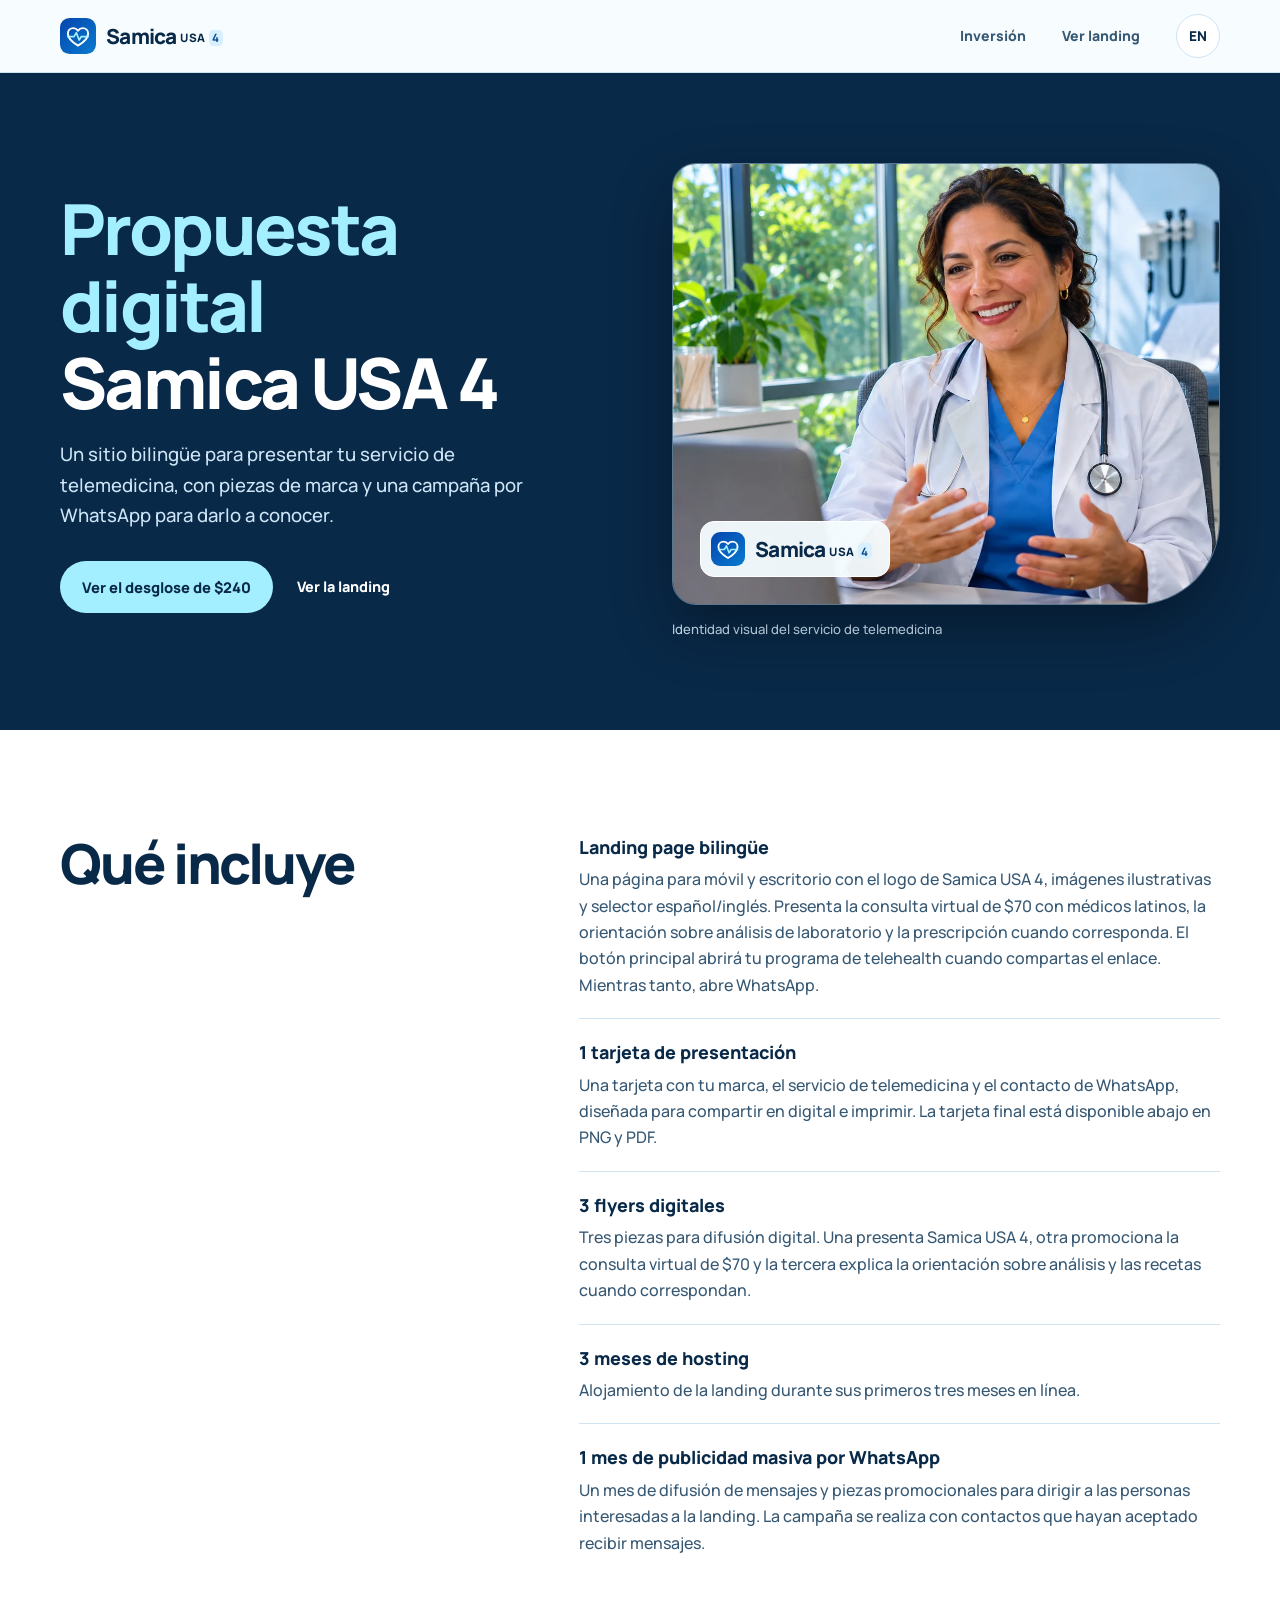
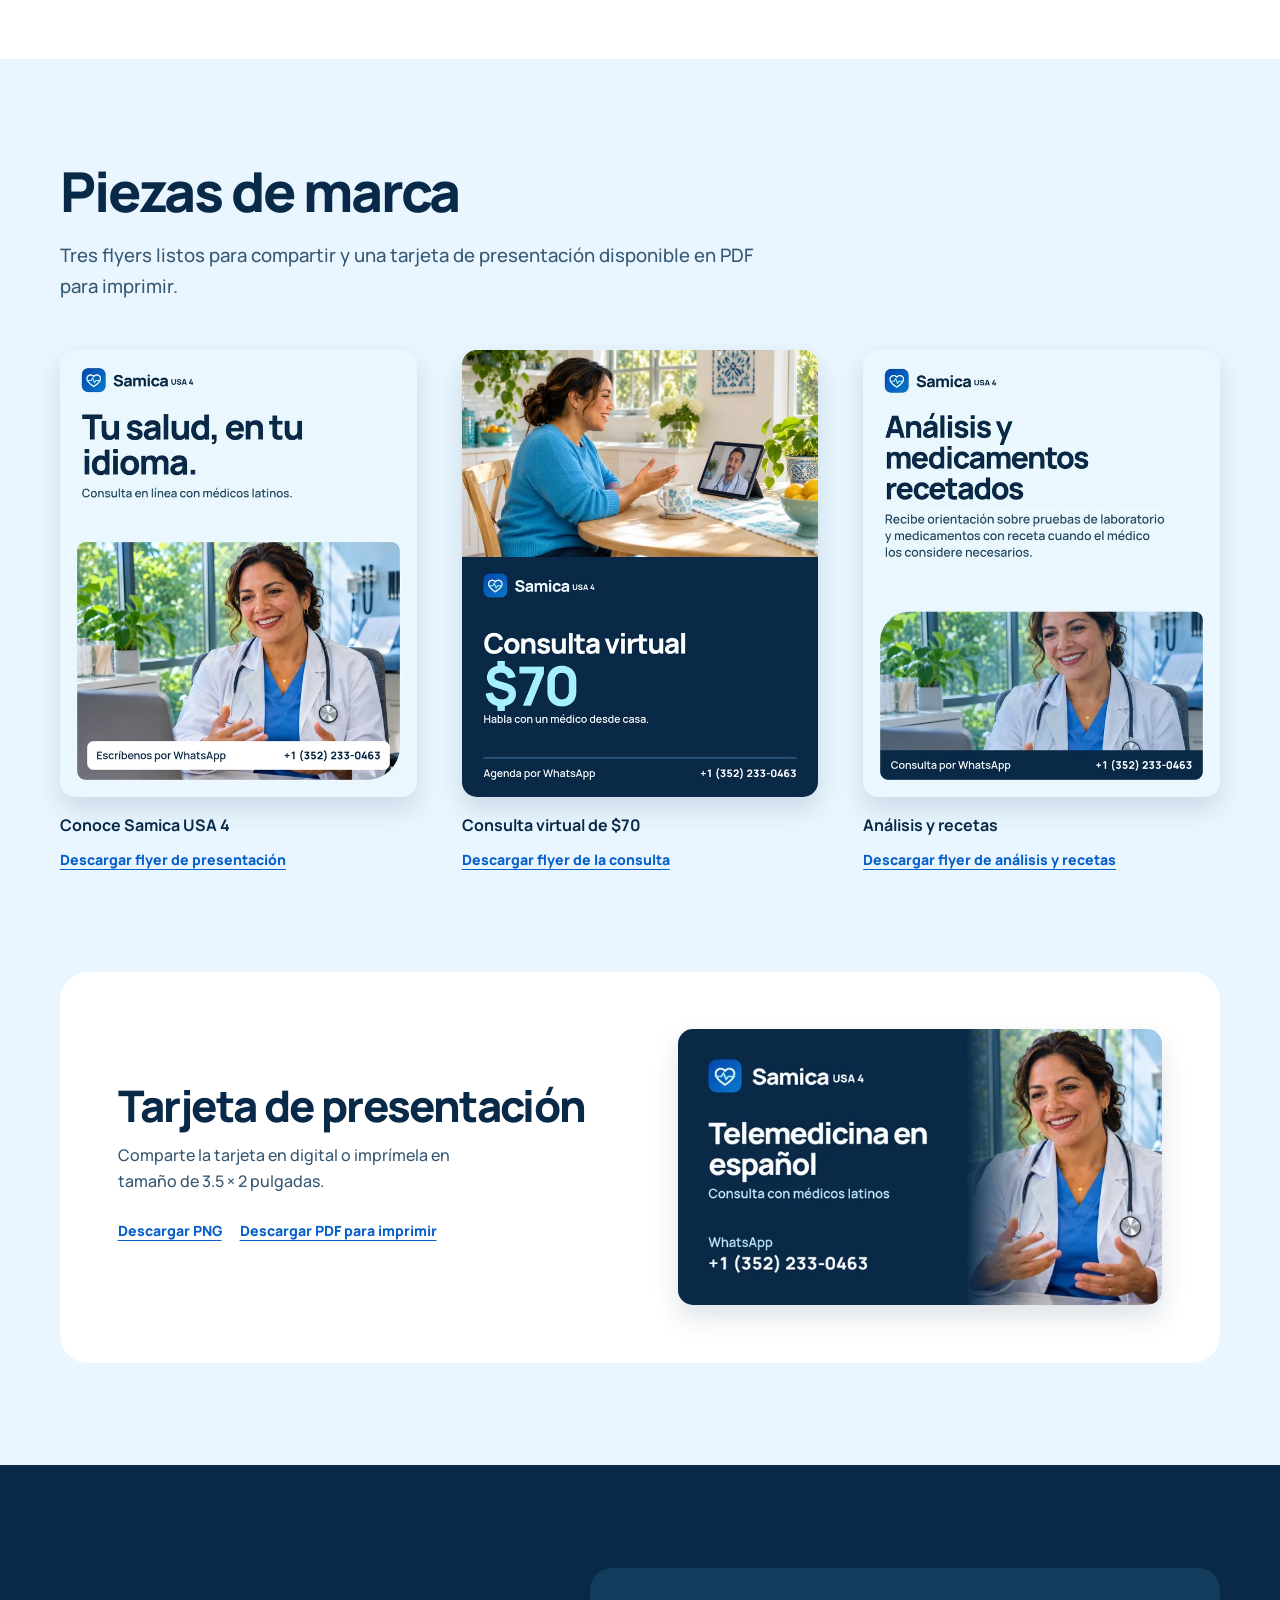
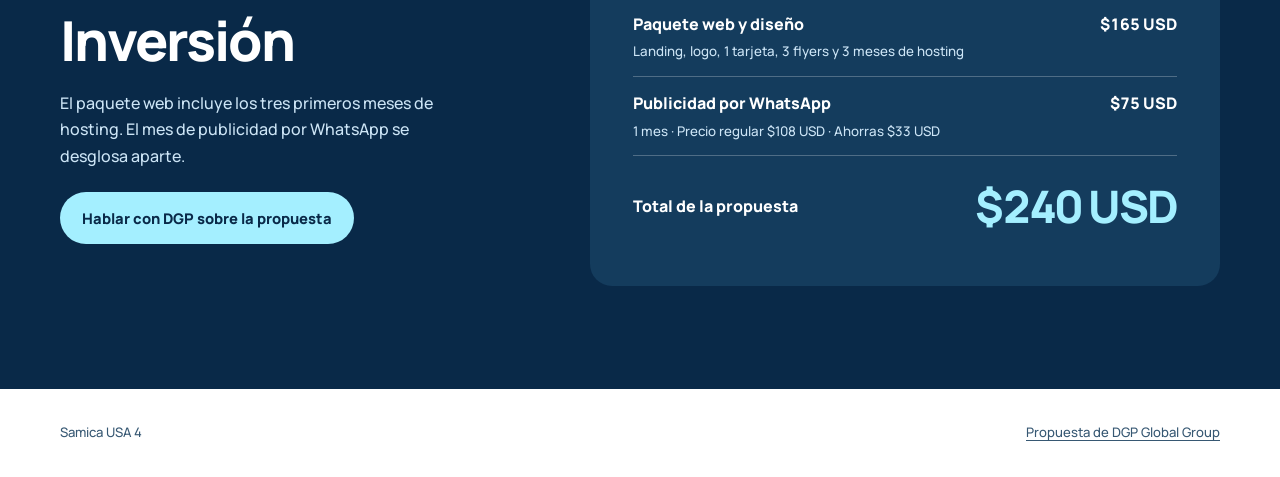
==== propuesta/index.html @ d011e68a "Publica landing y propuesta de Samica USA 4" ====
<!doctype html>
<html lang="es">
<head>
  <meta charset="utf-8">
  <meta name="viewport" content="width=device-width, initial-scale=1">
  <meta name="robots" content="noindex">
  <meta name="theme-color" content="#092948">
  <meta name="description" content="Propuesta de DGP Global Group para Samica USA 4. Landing bilingüe, tarjeta, flyers, hosting y campaña por WhatsApp.">
  <title>Propuesta comercial | Samica USA 4</title>
  <link rel="icon" href="../assets/favicon.svg" type="image/svg+xml">
  <link rel="stylesheet" href="../assets/site.css">
  <link rel="stylesheet" href="propuesta.css">
</head>
<body>
  <a class="skip" href="#principal" data-en="Skip to content">Saltar al contenido</a>
  <header class="site-header">
    <div class="wrap header-inner">
      <a class="brand" href="../" aria-label="Samica USA 4"><img src="../assets/favicon.svg" alt="" width="36" height="36"><span>Samica <small>USA <b>4</b></small></span></a>
      <div class="header-actions">
        <nav aria-label="Propuesta" data-en-label="Proposal">
          <a href="#inversion" data-en="Pricing">Inversión</a>
          <a href="../" data-en="View site">Ver landing</a>
        </nav>
        <button class="language" type="button" aria-label="Switch to English" hidden><span lang="en">EN</span></button>
      </div>
    </div>
  </header>
  <main id="principal">
    <section class="hero proposal-hero" aria-labelledby="proposal-title">
      <div class="wrap hero-grid">
        <div class="hero-copy">
          <h1 id="proposal-title"><span data-en="Digital proposal">Propuesta digital</span> Samica USA 4</h1>
          <p class="lead" data-en="A bilingual website to introduce your telehealth service, plus branded materials and a WhatsApp campaign to promote it.">Un sitio bilingüe para presentar tu servicio de telemedicina, con piezas de marca y una campaña por WhatsApp para darlo a conocer.</p>
          <div class="hero-actions">
            <a class="button" href="#inversion" data-en="See the $240 breakdown">Ver el desglose de $240</a>
            <a class="text-link" href="../" data-en="See the landing page">Ver la landing</a>
          </div>
        </div>
        <figure class="cover">
          <div class="cover-frame">
            <img src="../assets/consulta.webp" width="1120" height="840" fetchpriority="high" alt="Imagen ilustrativa del sitio de Samica USA 4" data-en-alt="Illustrative image from the Samica USA 4 website">
            <div class="brand cover-logo" aria-hidden="true"><img src="../assets/favicon.svg" alt="" width="34" height="34"><span>Samica <small>USA <b>4</b></small></span></div>
          </div>
          <figcaption data-en="Visual identity for the telehealth service">Identidad visual del servicio de telemedicina</figcaption>
        </figure>
      </div>
    </section>
    <section class="contents scope-grid wrap" aria-labelledby="scope">
      <h2 id="scope" data-en="What’s included">Qué incluye</h2>
      <dl class="deliverables">
        <div class="deliverable">
          <dt data-en="Bilingual landing page">Landing page bilingüe</dt>
          <dd data-en="A single page for mobile and desktop with the Samica USA 4 logo, illustrative photography, and a Spanish/English switch. It presents the $70 virtual visit with Latino doctors, lab test guidance, and prescriptions when appropriate. The main button will open your telehealth program once you provide the URL. In the meantime, it opens WhatsApp.">Una página para móvil y escritorio con el logo de Samica USA 4, imágenes ilustrativas y selector español/inglés. Presenta la consulta virtual de $70 con médicos latinos, la orientación sobre análisis de laboratorio y la prescripción cuando corresponda. El botón principal abrirá tu programa de telehealth cuando compartas el enlace. Mientras tanto, abre WhatsApp.</dd>
        </div>
        <div class="deliverable">
          <dt data-en="1 business card">1 tarjeta de presentación</dt>
          <dd data-en="A branded card with your telehealth service and WhatsApp contact, designed for digital sharing and printing. Download the finished card below.">Una tarjeta con tu marca, el servicio de telemedicina y el contacto de WhatsApp, diseñada para compartir en digital e imprimir. La tarjeta final está disponible abajo en PNG y PDF.</dd>
        </div>
        <div class="deliverable">
          <dt data-en="3 digital flyers">3 flyers digitales</dt>
          <dd data-en="Three graphics for digital distribution: an introduction to Samica USA 4, a promotion for the $70 virtual visit, and an overview of lab test guidance and prescriptions when appropriate.">Tres piezas para difusión digital. Una presenta Samica USA 4, otra promociona la consulta virtual de $70 y la tercera explica la orientación sobre análisis y las recetas cuando correspondan.</dd>
        </div>
        <div class="deliverable">
          <dt data-en="3 months of hosting">3 meses de hosting</dt>
          <dd data-en="Hosting for the published landing page for its first three months.">Alojamiento de la landing durante sus primeros tres meses en línea.</dd>
        </div>
        <div class="deliverable">
          <dt data-en="1 month of WhatsApp promotion">1 mes de publicidad masiva por WhatsApp</dt>
          <dd data-en="A one-month campaign to share promotional messages and graphics directing interested contacts to the landing page. The campaign uses an audience that has agreed to receive messages.">Un mes de difusión de mensajes y piezas promocionales para dirigir a las personas interesadas a la landing. La campaña se realiza con contactos que hayan aceptado recibir mensajes.</dd>
        </div>
      </dl>
    </section>
    <section class="identity" aria-labelledby="pieces-title">
      <div class="wrap">
        <h2 id="pieces-title" data-en="Brand materials">Piezas de marca</h2>
        <p class="lead" data-en="Three digital flyers ready to share and a business card available as a printable PDF.">Tres flyers listos para compartir y una tarjeta de presentación disponible en PDF para imprimir.</p>
        <div class="flyer-grid">
          <figure class="piece">
            <a class="piece-image" href="piezas/flyer-01-samica.png" aria-label="Ver flyer de presentación de Samica" data-en-label="View Samica introduction flyer"><img src="piezas/flyer-01-samica.webp" width="1080" height="1350" loading="lazy" alt="Flyer Tu salud, en tu idioma. Consultas con médicos latinos." data-en-alt="Spanish flyer introducing virtual visits with Latino doctors."></a>
            <figcaption><strong data-en="Meet Samica USA 4">Conoce Samica USA 4</strong><a class="download" href="piezas/flyer-01-samica.png" download data-en="Download introduction flyer">Descargar flyer de presentación</a></figcaption>
          </figure>
          <figure class="piece">
            <a class="piece-image" href="piezas/flyer-02-consulta.png" aria-label="Ver flyer de la consulta virtual" data-en-label="View virtual visit flyer"><img src="piezas/flyer-02-consulta.webp" width="1080" height="1350" loading="lazy" alt="Flyer de la consulta virtual por $70." data-en-alt="Spanish flyer advertising the $70 virtual visit."></a>
            <figcaption><strong data-en="$70 virtual visit">Consulta virtual de $70</strong><a class="download" href="piezas/flyer-02-consulta.png" download data-en="Download virtual visit flyer">Descargar flyer de la consulta</a></figcaption>
          </figure>
          <figure class="piece">
            <a class="piece-image" href="piezas/flyer-03-laboratorio-recetas.png" aria-label="Ver flyer de análisis y recetas" data-en-label="View lab tests and prescriptions flyer"><img src="piezas/flyer-03-laboratorio-recetas.webp" width="1080" height="1350" loading="lazy" alt="Flyer sobre orientación de análisis y medicamentos recetados cuando corresponda." data-en-alt="Spanish flyer about guidance on lab tests and prescriptions when appropriate."></a>
            <figcaption><strong data-en="Lab tests and prescriptions">Análisis y recetas</strong><a class="download" href="piezas/flyer-03-laboratorio-recetas.png" download data-en="Download lab tests and prescriptions flyer">Descargar flyer de análisis y recetas</a></figcaption>
          </figure>
        </div>
        <div class="card-display care-grid" aria-labelledby="card-title">
          <div>
            <h3 id="card-title" data-en="Business card">Tarjeta de presentación</h3>
            <p class="lead" data-en="Share the digital card or print it at 3.5 × 2 inches.">Comparte la tarjeta en digital o imprímela en tamaño de 3.5 × 2 pulgadas.</p>
            <a class="download" href="piezas/tarjeta-samica-usa-4.png" download data-en="Download PNG">Descargar PNG</a>
            <a class="download" href="piezas/tarjeta-samica-usa-4.pdf" download data-en="Download print PDF">Descargar PDF para imprimir</a>
          </div>
          <a class="piece-image" href="piezas/tarjeta-samica-usa-4.png" aria-label="Ver tarjeta de presentación" data-en-label="View business card"><img src="piezas/tarjeta-samica-usa-4.webp" width="1050" height="600" loading="lazy" alt="Tarjeta de Samica USA 4. Telemedicina en español. WhatsApp +1 (352) 233-0463." data-en-alt="Samica USA 4 business card. Telehealth in Spanish. WhatsApp +1 (352) 233-0463."></a>
        </div>
      </div>
    </section>
    <section class="investment" id="inversion" aria-labelledby="investment-title">
      <div class="wrap investment-grid">
        <div>
          <h2 id="investment-title" data-en="Investment">Inversión</h2>
          <p data-en="The website and design package includes the first three months of hosting. The one-month WhatsApp campaign is quoted separately below.">El paquete web incluye los tres primeros meses de hosting. El mes de publicidad por WhatsApp se desglosa aparte.</p>
          <a class="button" href="https://wa.me/12398231738?text=Hola%2C%20quisiera%20revisar%20la%20propuesta%20de%20Samica%20USA%204." target="_blank" rel="noopener" data-en="Discuss the proposal with DGP">Hablar con DGP sobre la propuesta</a>
        </div>
        <dl class="pricing">
          <div>
            <dt><span data-en="Website and design package">Paquete web y diseño</span><small data-en="Landing page, logo, 1 business card, 3 flyers and 3 months of hosting">Landing, logo, 1 tarjeta, 3 flyers y 3 meses de hosting</small></dt>
            <dd>$165 USD</dd>
          </div>
          <div>
            <dt><span data-en="WhatsApp campaign">Publicidad por WhatsApp</span><small data-en="1 month · Regular price $108 USD · Save $33 USD">1 mes · Precio regular $108 USD · Ahorras $33 USD</small></dt>
            <dd>$75 USD</dd>
          </div>
          <div class="total">
            <dt data-en="Proposal total">Total de la propuesta</dt>
            <dd>$240 USD</dd>
          </div>
        </dl>
      </div>
    </section>
  </main>
  <footer>
    <div class="wrap footer-inner">
      <span>Samica USA 4</span>
      <a href="https://dgpglobalgroup.com" target="_blank" rel="noopener" data-en="Proposal by DGP Global Group">Propuesta de DGP Global Group</a>
    </div>
  </footer>
  <script>
    const languageButton = document.querySelector('.language');
    const languageName = languageButton.querySelector('span');
    const translations = [...document.querySelectorAll('[data-en], [data-en-label], [data-en-alt]')].map(element => {
      const attribute = element.hasAttribute('data-en-label') ? 'aria-label' : element.hasAttribute('data-en-alt') ? 'alt' : null;
      return {
        element, attribute,
        es: attribute ? element.getAttribute(attribute) : element.textContent,
        en: element.dataset.enLabel || element.dataset.enAlt || element.dataset.en
      };
    });
    function setLanguage(language) {
      document.documentElement.lang = language;
      document.title = language === 'en' ? 'Business proposal | Samica USA 4' : 'Propuesta comercial | Samica USA 4';
      for (const { element, attribute, ...copy } of translations) {
        if (attribute) element.setAttribute(attribute, copy[language]);
        else element.textContent = copy[language];
      }
      const english = language === 'en';
      languageName.textContent = english ? 'ES' : 'EN';
      languageName.lang = english ? 'es' : 'en';
      languageButton.setAttribute('aria-label', english ? 'Cambiar a español' : 'Switch to English');
    }
    languageButton.hidden = false;
    languageButton.addEventListener('click', () => {
      const language = document.documentElement.lang === 'es' ? 'en' : 'es';
      setLanguage(language);
      try { localStorage.setItem('samica-language', language); } catch { /* Storage is optional. */ }
    });
    try {
      if (localStorage.getItem('samica-language') === 'en') setLanguage('en');
    } catch { /* Keep Spanish if storage is unavailable. */ }
  </script>
</body>
</html>
---- assets/site.css ----
@font-face {
  font-family: Manrope;
  src: url("manrope-latin.woff2") format("woff2");
  font-style: normal;
  font-weight: 400 800;
  font-display: swap;
}
:root {
  color-scheme: light;
  --ink: #092948;
  --muted: #375873;
  --blue: #075fc9;
  --sky: #edf8ff;
  --line: #cfe4f3;
  --ease: cubic-bezier(.2,.75,.25,1);
  scroll-padding-top: calc(85px + var(--dgp-trial-h, 0px));
}
*, *::before, *::after { box-sizing: border-box; }
html { scroll-behavior: smooth; }
body { margin: 0; color: var(--ink); background: #fff; font: 500 1rem/1.65 Manrope, system-ui, sans-serif; }
a { color: inherit; text-decoration: none; }
button { font: inherit; cursor: pointer; }
img { display: block; width: 100%; height: auto; }
svg { width: 1.25rem; height: 1.25rem; flex: none; }
h1, h2, h3, p { margin: 0; }
h1, h2, h3 { line-height: 1.09; letter-spacing: -.037em; text-wrap: balance; }
::selection { background: #b5e7ff; color: var(--ink); }
:focus-visible { outline: 3px solid #0079db; outline-offset: 5px; }
.wrap { width: min(1160px, calc(100% - 64px)); margin-inline: auto; }
.skip { position: fixed; z-index: 10; top: calc(8px + var(--dgp-trial-h, 0px)); left: 12px; padding: 8px 14px; background: white; transform: translateY(-200%); }
.skip:focus { transform: none; }
.site-header { position: sticky; z-index: 5; top: var(--dgp-trial-h, 0px); background: #f7fcfff2; backdrop-filter: blur(16px); border-bottom: 1px solid var(--line); }
.header-inner, .footer-inner { display: flex; justify-content: space-between; align-items: center; gap: 20px; }
.header-inner { min-height: 72px; }
.brand { display: inline-flex; align-items: center; gap: 10px; font-size: 1.3rem; font-weight: 800; letter-spacing: -.035em; line-height: 1; }
.brand small { font-size: .72rem; letter-spacing: .06em; font-weight: 800; vertical-align: middle; }
.brand img { width: 36px; height: 36px; }
.header-actions, nav { display: flex; align-items: center; gap: clamp(16px, 3vw, 36px); }
nav { font-size: .875rem; font-weight: 800; color: var(--muted); }
nav a:hover, .text-link:hover { color: var(--blue); text-decoration: underline; text-underline-offset: .24em; }
.language { display: inline-flex; align-items: center; gap: 7px; min-height: 44px; padding: 0 12px; border: 1px solid var(--line); border-radius: 100px; background: white; color: var(--ink); font-size: .85rem; font-weight: 800; }
.language[hidden] { display: none; }
.language:hover { background: #dff2ff; }
.hero { overflow: clip; background: linear-gradient(112deg, #f1faff 15%, #e5f4ff 60%, #caedff); padding: clamp(54px, 7vw, 96px) 0 clamp(56px, 7vw, 96px); }
.hero-grid, .care-grid { display: grid; grid-template-columns: 1fr 1fr; gap: clamp(32px, 6vw, 84px); align-items: center; }
h1 { max-width: 10.4em; font-size: clamp(2.8rem, 5.6vw, 5.15rem); font-weight: 800; }
.accent { color: var(--blue); }
.lead { max-width: 36ch; margin-top: 19px; color: var(--muted); font-size: clamp(1rem, 1.6vw, 1.16rem); }
.hero-actions { margin-top: 30px; display: flex; flex-wrap: wrap; align-items: center; gap: 14px 24px; }
.button { display: inline-flex; align-items: center; justify-content: center; gap: 9px; min-height: 52px; padding: 12px 22px; border-radius: 100px; background: var(--blue); color: white; font-weight: 800; font-size: .92rem; transition: background .2s, transform .2s var(--ease); }
.button:hover { background: #084b9c; transform: translateY(-2px); }
.button:active { transform: scale(.98); }
.text-link { display: inline-flex; align-items: center; gap: 6px; min-height: 44px; font-size: .9rem; font-weight: 800; }
.price { margin-top: 25px; display: flex; align-items: center; gap: 9px; color: var(--muted); font-size: .9rem; }
.price strong { color: var(--ink); font-size: 1.65rem; line-height: 1; letter-spacing: -.035em; }
.hero-media { position: relative; margin: 0; min-width: 0; }
.hero-media::before { position: absolute; inset: 9px -10px -10px 10px; content: ""; border: 1px solid #64b5e5; border-radius: 32px 32px 88px 32px; }
.hero-media img { position: relative; aspect-ratio: 1.15; object-fit: cover; border-radius: 32px 32px 88px 32px; background: #c0e6fa; }
.photo-label { position: absolute; left: 16px; bottom: 17px; display: flex; align-items: center; gap: 10px; padding: 9px 15px; border-radius: 100px; color: #103e63; background: #f5fcfff2; font-weight: 800; font-size: .81rem; box-shadow: 0 6px 25px #0002; }
.photo-label svg { color: var(--blue); }
.services { padding-block: clamp(54px, 8vw, 104px); }
h2 { font-size: clamp(2.15rem, 4.3vw, 3.65rem); font-weight: 800; }
.services h2 { margin-bottom: 28px; }
.service-list { display: grid; grid-template-columns: repeat(3, 1fr); margin: 0; padding: 0; list-style: none; border-block: 1px solid var(--line); }
.service-list li { padding: 26px clamp(14px, 2.5vw, 32px); display: grid; grid-template-columns: auto 1fr; align-content: start; align-items: center; column-gap: 10px; }
.service-list li:first-child { padding-inline-start: 0; }
.service-list li + li { border-inline-start: 1px solid var(--line); }
.service-icon { display: inline-flex; color: var(--blue); }
h3 { font-size: 1.2rem; font-weight: 800; }
.service-list p { grid-column: 2; }
.service-list p, .care p { margin-top: 9px; color: var(--muted); }
.care { background: var(--sky); padding-block: clamp(48px, 7vw, 94px); }
.care img { aspect-ratio: 1.58; object-fit: cover; border-radius: 22px 58px 22px 22px; background: #c0e6fa; }
.care p { margin-top: 18px; max-width: 44ch; }
.care .button { margin-top: 25px; }
.footer-inner { min-height: 88px; flex-wrap: wrap; font-size: .82rem; color: var(--muted); padding-block: 18px; }
.footer-inner a { text-decoration: underline; text-underline-offset: .2em; }
.float { position: fixed; z-index: 4; right: max(16px, env(safe-area-inset-right)); bottom: max(16px, env(safe-area-inset-bottom)); padding: 0; width: 50px; min-height: 50px; box-shadow: 0 5px 20px #0003; }
.float svg { width: 23px; height: 23px; }
@keyframes arrive { from { opacity: .45; transform: translateY(15px); } }
@keyframes photo-in { from { opacity: .55; transform: translateX(15px) scale(.98); } }
@media (prefers-reduced-motion: no-preference) {
  .hero-copy { animation: arrive .65s var(--ease) both; }
  .hero-media { animation: photo-in .85s .08s var(--ease) both; }
  .reveal.entered { animation: arrive .52s var(--ease) both; }
}
@media (max-width: 740px) {
  .wrap { width: calc(100% - 36px); }
  .header-inner { min-height: 64px; }
  .header-actions { gap: 12px; }
  nav { gap: 12px; }
  nav a:last-child { display: none; }
  .hero-grid, .care-grid { grid-template-columns: 1fr; }
  .hero { padding-top: 42px; }
  .hero-media img { aspect-ratio: 1.22; }
  .hero-media::before { inset: 6px -5px -6px 5px; }
  .service-list { grid-template-columns: 1fr; }
  .service-list li, .service-list li:first-child { padding: 17px 0; display: grid; grid-template-columns: auto 1fr; column-gap: 13px; }
  .service-list li + li { border-inline-start: 0; border-top: 1px solid var(--line); }
  h3 { margin-top: 0; }
  .service-list p { margin-top: 4px; }
  .footer-inner { padding-right: 50px; gap: 4px 14px; }
}
@media (max-width: 360px) { nav { display: none; } }
@media (prefers-reduced-motion: reduce) {
  html { scroll-behavior: auto; }
  .button { transition: none; }
  .button:hover, .button:active { transform: none; }
}
.brand small b { display: inline-grid; place-items: center; min-width: 1.2em; padding: .2em .28em; border-radius: .38em; background: #d7efff; color: #09488a; }
---- propuesta/propuesta.css ----
.proposal-hero {
  background: #092948;
  color: #fff;
  isolation: isolate;
}
.proposal-hero .hero-grid { gap: clamp(28px, 5vw, 72px); }
.proposal-hero h1 { font-size: clamp(2.9rem, 5.5vw, 5.3rem); max-width: 10em; }
.proposal-hero h1 span { display: block; color: #a4efff; }
.proposal-hero .lead { color: #cde5f6; max-width: 42ch; }
.proposal-hero .button { background: #a4efff; color: #092948; }
.proposal-hero .button:hover { background: #fff; }
.proposal-hero .text-link:hover { color: #a4efff; }
.proposal-hero :focus-visible, .investment :focus-visible { outline-color: #a4efff; }
.cover {
  display: grid;
  gap: 14px;
  margin: 0;
  position: relative;
  min-width: 0;
}
.cover-frame {
  position: relative;
  overflow: hidden;
  border: 1px solid #ffffff4d;
  border-radius: 24px 24px 84px 24px;
  background: #133c60;
  box-shadow: 0 24px 60px #0005;
}
.cover img { aspect-ratio: 1.24; object-fit: cover; object-position: 60% 48%; }
.cover-logo {
  position: absolute;
  left: clamp(13px, 3vw, 27px);
  bottom: clamp(13px, 3vw, 27px);
  background: #f5fcfff2;
  color: #092948;
  padding: 10px 17px 10px 10px;
  border: 1px solid #fff;
  border-radius: 14px;
}
.cover-logo img { width: 34px; height: 34px; }
.cover figcaption { color: #cde5f6; font-size: .82rem; }
.contents { padding-block: clamp(60px, 8vw, 110px); }
.scope-grid {
  display: grid;
  grid-template-columns: minmax(200px, .65fr) minmax(0, 1fr);
  gap: 28px clamp(32px, 8vw, 130px);
  align-items: start;
}
.scope-grid h2 { max-width: 10ch; }
.deliverables { margin: 0; }
.deliverable { padding: 19px 0 20px; border-top: 1px solid var(--line); }
.deliverable:first-child { padding-top: 0; border-top: 0; }
.deliverable:last-child { padding-bottom: 0; }
.deliverable dt { font-weight: 800; font-size: 1.12rem; }
.deliverable dd { margin: 4px 0 0; max-width: 65ch; color: var(--muted); }
.identity { background: #e9f6ff; padding-block: clamp(56px, 8vw, 109px); }
.identity .lead { max-width: 58ch; }
.flyer-grid {
  margin-top: clamp(28px, 4vw, 49px);
  display: grid;
  grid-template-columns: repeat(3, minmax(0, 1fr));
  gap: 28px clamp(14px, 3.5vw, 47px);
}
.piece { margin: 0; min-width: 0; }
.piece-image {
  display: block;
  overflow: hidden;
  border-radius: 15px;
  background: #d2edff;
  box-shadow: 0 12px 27px #09294823;
}
.piece-image img { transition: transform .32s var(--ease); }
.piece-image:hover img, .piece-image:focus-visible img { transform: scale(1.025); }
.piece figcaption { margin-top: 15px; }
.piece strong { display: block; }
.download {
  display: inline-flex;
  align-items: center;
  gap: 7px;
  padding-block: 8px;
  min-height: 44px;
  font-size: .88rem;
  font-weight: 800;
  color: var(--blue);
  text-decoration: underline;
  text-underline-offset: .25em;
}
.card-display {
  margin-top: clamp(45px, 7vw, 94px);
  padding: clamp(20px, 4.5vw, 58px);
  border-radius: 28px;
  background: #fff;
}
.card-display h3 { margin: 0; font-size: clamp(1.7rem, 3.4vw, 3rem); }
.card-display .lead { margin: 13px 0 14px; font-size: 1rem; max-width: 37ch; }
.card-display .download { margin-right: 15px; }
.investment {
  background: #092948;
  color: #fff;
  padding-block: clamp(55px, 8vw, 105px);
}
.investment-grid { display: grid; grid-template-columns: .7fr 1fr; gap: 25px clamp(25px, 7vw, 100px); align-items: center; }
.investment h2 { margin-bottom: 20px; }
.investment p { color: #cde5f6; max-width: 38ch; }
.investment .button { margin-top: 23px; background: #a4efff; color: #092948; }
.investment .button:hover { background: #fff; }
.pricing { margin: 0; padding: clamp(18px, 4vw, 43px); border-radius: 22px; background: #143c5d; }
.pricing div { display: flex; justify-content: space-between; align-items: baseline; gap: 12px; padding: 13px 0; border-bottom: 1px solid #ffffff40; }
.pricing div:first-child { padding-top: 0; }
.pricing dt { font-weight: 800; }
.pricing dd { margin: 0; font-weight: 800; white-space: nowrap; font-variant-numeric: tabular-nums; }
.pricing small { display: block; color: #cde5f6; font-weight: 500; margin-top: 4px; }
.pricing .total { align-items: center; padding-bottom: 0; border-bottom: 0; }
.pricing .total dd { font-size: clamp(1.35rem, 3.5vw, 2.8rem); letter-spacing: -.04em; color: #a4efff; }
@keyframes cover-in { from { opacity: .55; transform: translateY(14px) scale(.98); } }
@media (prefers-reduced-motion: no-preference) {
  .cover { animation: cover-in .8s .07s var(--ease) both; }
}
@media (prefers-reduced-motion: reduce) {
  .piece-image img { transition: none; }
  .piece-image:hover img, .piece-image:focus-visible img { transform: none; }
}
@media (max-width: 740px) {
  .scope-grid, .investment-grid { grid-template-columns: 1fr; }
  .cover-frame { border-bottom-right-radius: 49px; }
  .flyer-grid { grid-template-columns: repeat(auto-fit, minmax(min(100%, 215px), 1fr)); }
  .piece { max-width: 410px; }
  .card-display { gap: 20px; }
}
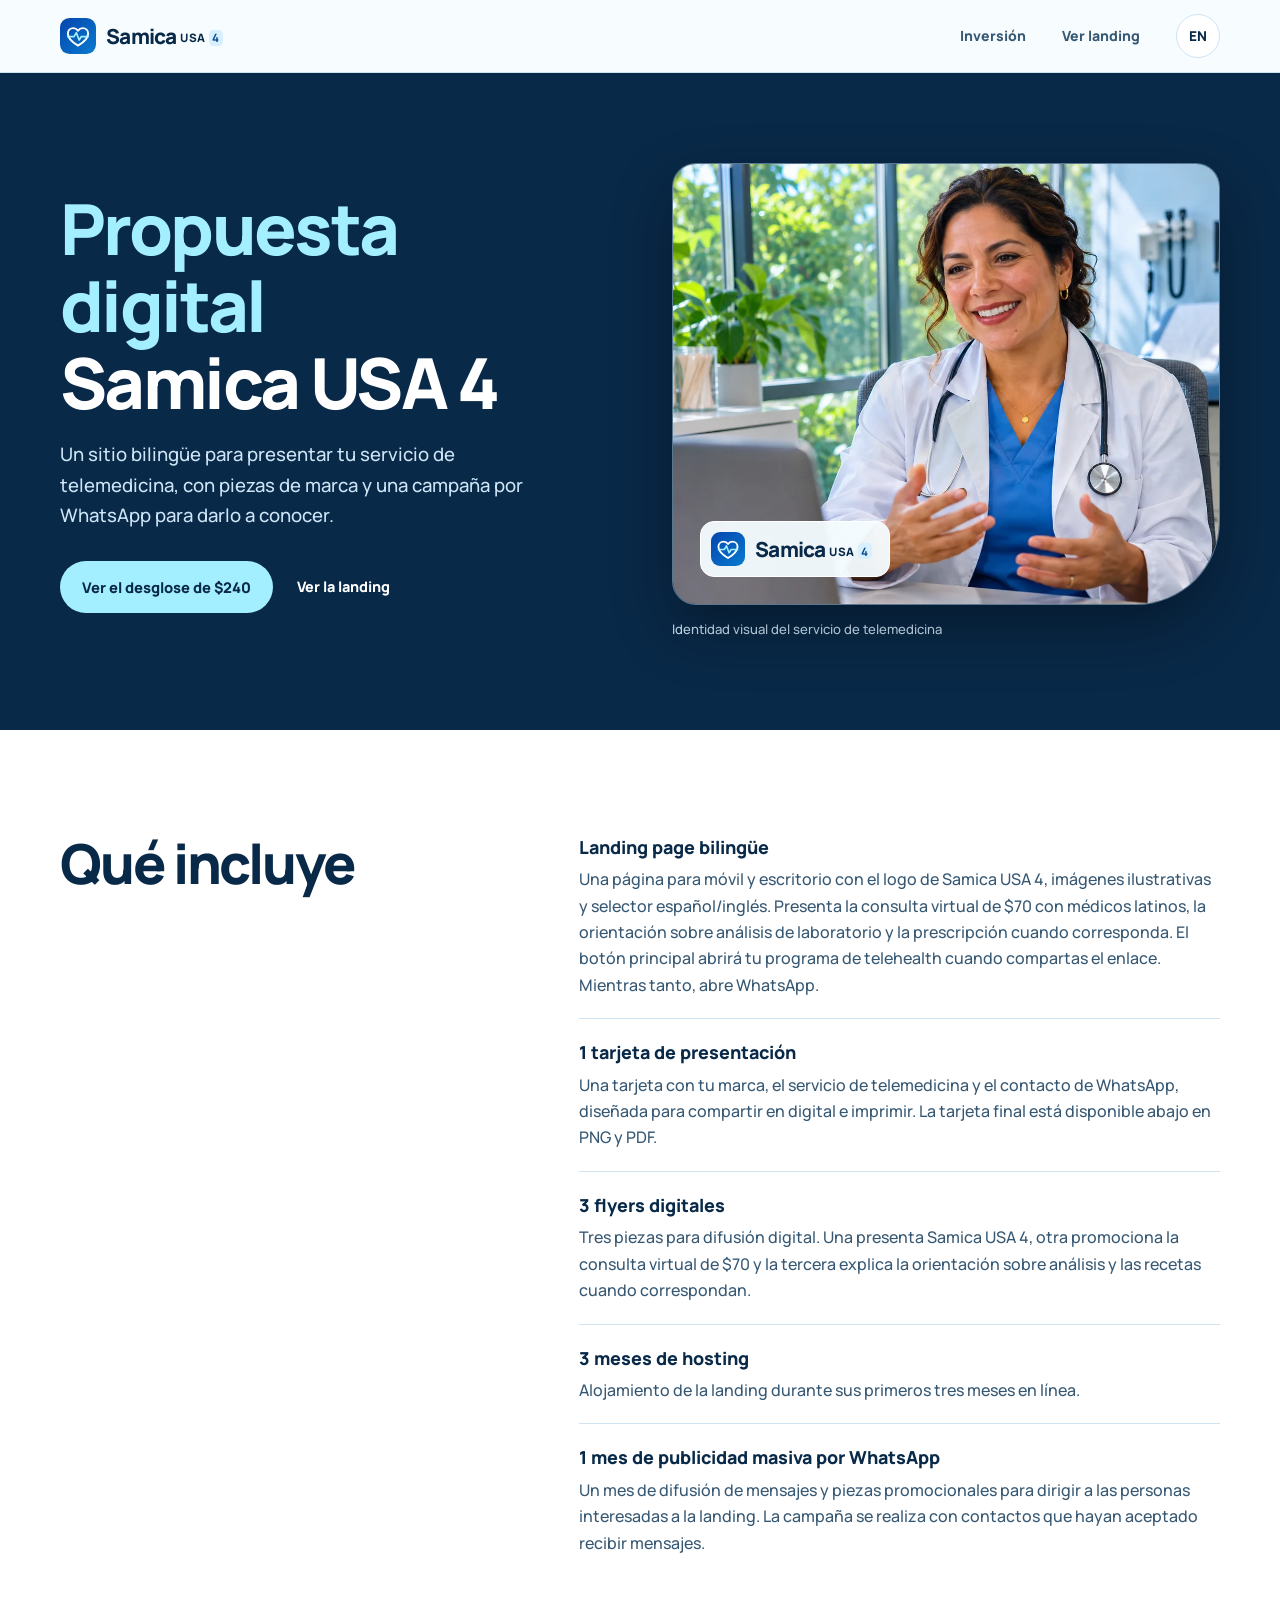
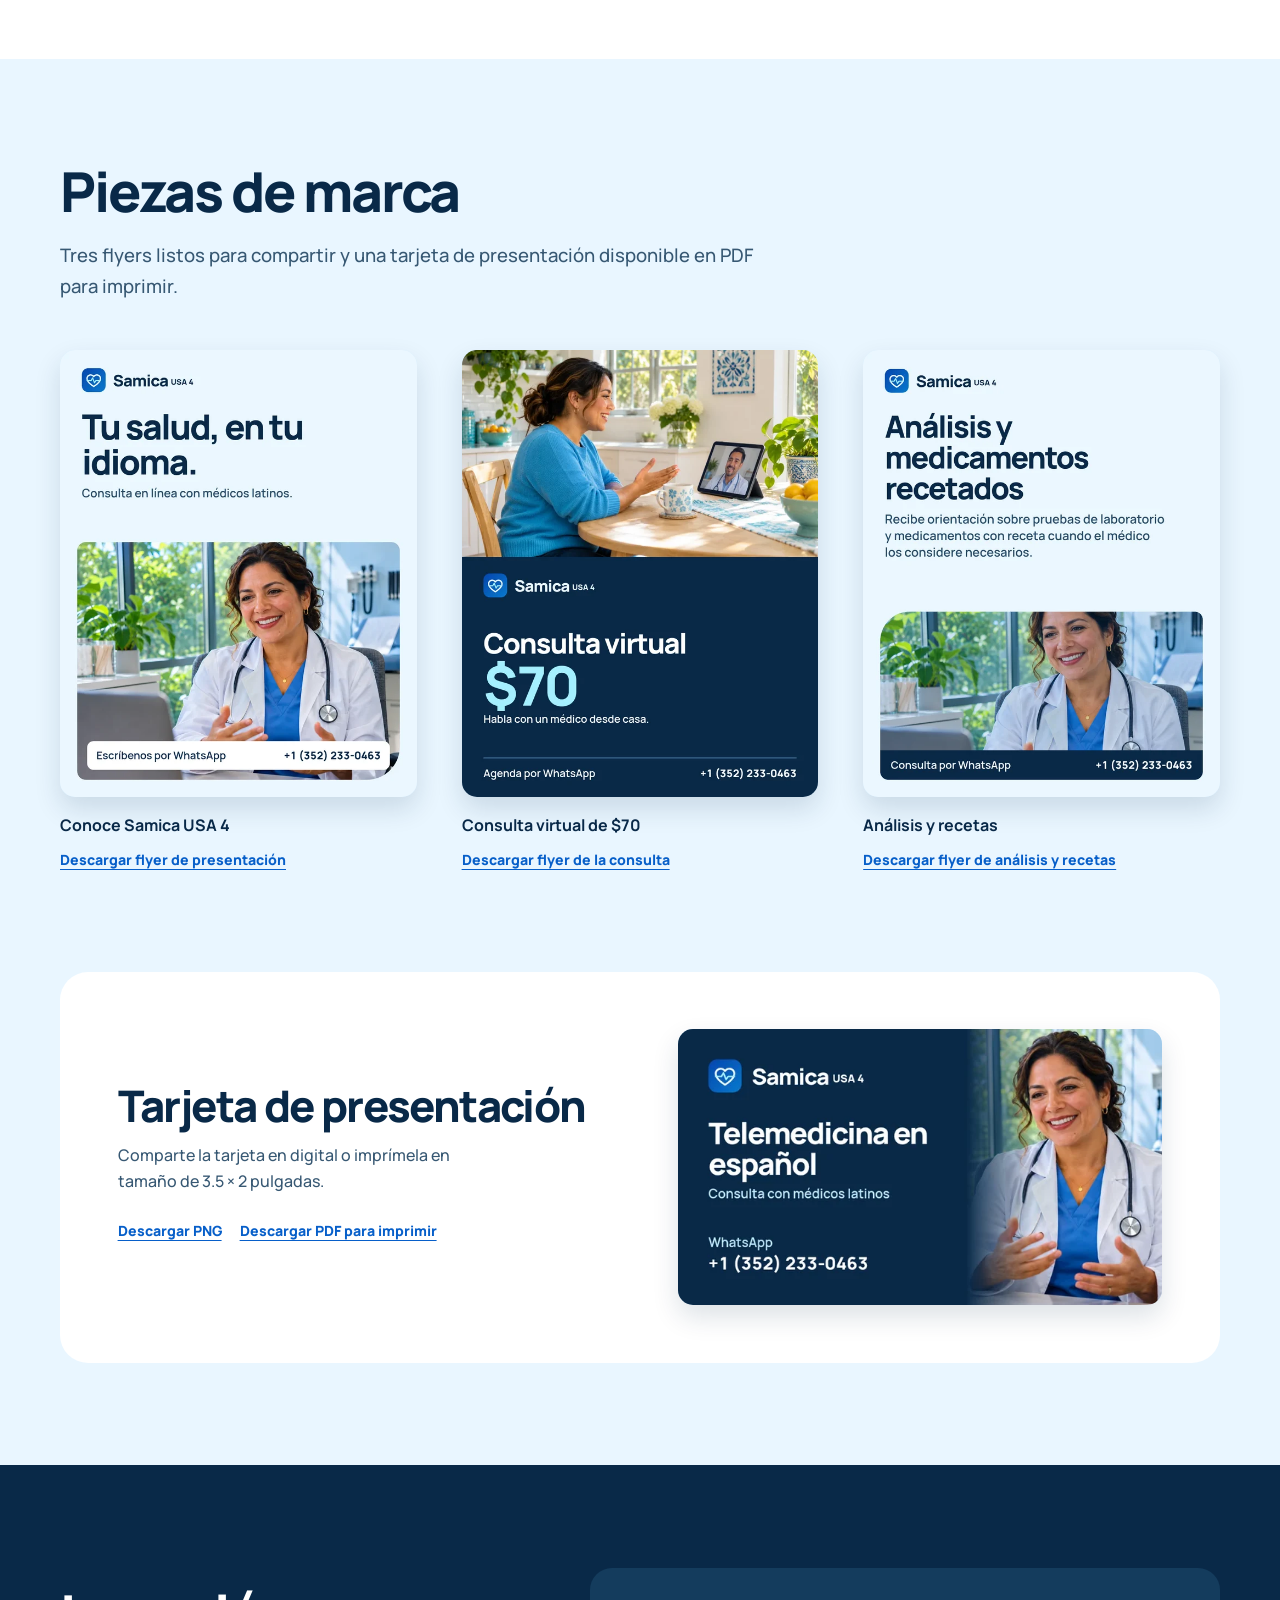
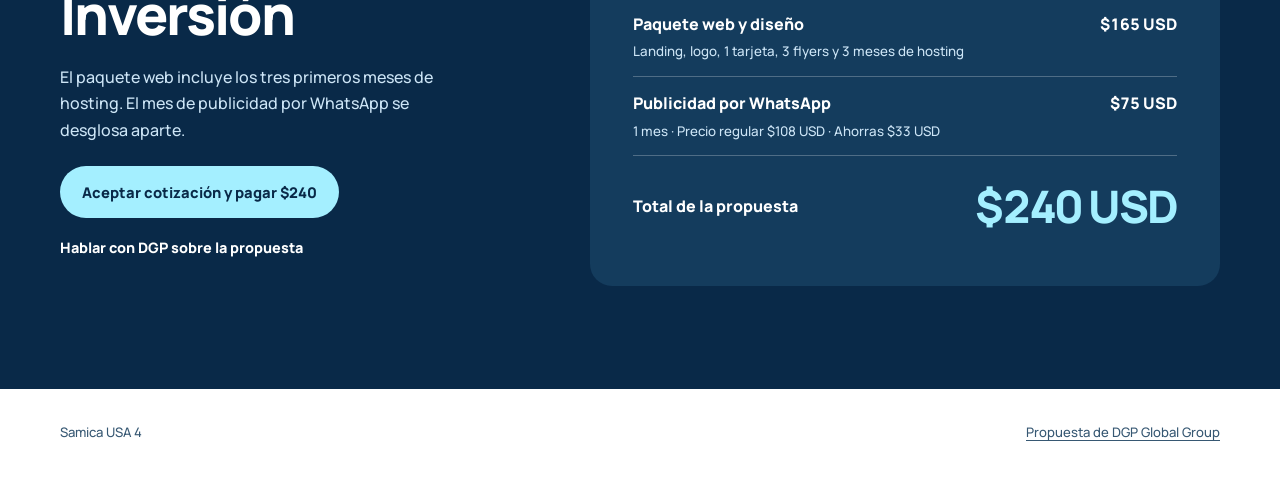
==== commit b6ff24fe: "Añade botón para aceptar y pagar la cotización" ====
--- a/propuesta/index.html
+++ b/propuesta/index.html
@@ -104,7 +104,10 @@
         <div>
           <h2 id="investment-title" data-en="Investment">Inversión</h2>
           <p data-en="The website and design package includes the first three months of hosting. The one-month WhatsApp campaign is quoted separately below.">El paquete web incluye los tres primeros meses de hosting. El mes de publicidad por WhatsApp se desglosa aparte.</p>
-          <a class="button" href="https://wa.me/12398231738?text=Hola%2C%20quisiera%20revisar%20la%20propuesta%20de%20Samica%20USA%204." target="_blank" rel="noopener" data-en="Discuss the proposal with DGP">Hablar con DGP sobre la propuesta</a>
+          <div class="investment-actions">
+            <a class="button" href="https://adv.dgp-link.com/cotizacion.html?id=A68ua89RpxDMzxv0JvNb" target="_blank" rel="noopener" data-en="Accept quote and pay $240">Aceptar cotización y pagar $240</a>
+            <a class="text-link" href="https://wa.me/12398231738?text=Hola%2C%20quisiera%20revisar%20la%20propuesta%20de%20Samica%20USA%204." target="_blank" rel="noopener" data-en="Discuss the proposal with DGP">Hablar con DGP sobre la propuesta</a>
+          </div>
         </div>
         <dl class="pricing">
           <div>
--- a/assets/site.css
+++ b/assets/site.css
@@ -51,13 +51,27 @@
 .button:hover { background: #084b9c; transform: translateY(-2px); }
 .button:active { transform: scale(.98); }
 .text-link { display: inline-flex; align-items: center; gap: 6px; min-height: 44px; font-size: .9rem; font-weight: 800; }
-.price { margin-top: 25px; display: flex; align-items: center; gap: 9px; color: var(--muted); font-size: .9rem; }
-.price strong { color: var(--ink); font-size: 1.65rem; line-height: 1; letter-spacing: -.035em; }
+.price {
+  margin-top: 24px;
+  display: flex;
+  align-items: center;
+  gap: 15px;
+  width: fit-content;
+  padding: 12px 17px;
+  border: 1px solid #b9dcf2;
+  border-radius: 16px;
+  background: #f8fcff;
+  color: var(--ink);
+  line-height: 1.25;
+}
+.price strong { font-size: clamp(2.25rem, 4vw, 3rem); letter-spacing: -.038em; font-weight: 800; }
+.price b, .price small { display: block; }
+.price b { font-size: .92rem; }
+.price small { margin-top: 3px; font-size: .82rem; color: var(--muted); }
+.price + .hero-actions { margin-top: 18px; }
 .hero-media { position: relative; margin: 0; min-width: 0; }
 .hero-media::before { position: absolute; inset: 9px -10px -10px 10px; content: ""; border: 1px solid #64b5e5; border-radius: 32px 32px 88px 32px; }
 .hero-media img { position: relative; aspect-ratio: 1.15; object-fit: cover; border-radius: 32px 32px 88px 32px; background: #c0e6fa; }
-.photo-label { position: absolute; left: 16px; bottom: 17px; display: flex; align-items: center; gap: 10px; padding: 9px 15px; border-radius: 100px; color: #103e63; background: #f5fcfff2; font-weight: 800; font-size: .81rem; box-shadow: 0 6px 25px #0002; }
-.photo-label svg { color: var(--blue); }
 .services { padding-block: clamp(54px, 8vw, 104px); }
 h2 { font-size: clamp(2.15rem, 4.3vw, 3.65rem); font-weight: 800; }
 .services h2 { margin-bottom: 28px; }
@@ -108,3 +122,27 @@
   .button:hover, .button:active { transform: none; }
 }
 .brand small b { display: inline-grid; place-items: center; min-width: 1.2em; padding: .2em .28em; border-radius: .38em; background: #d7efff; color: #09488a; }
+
+.visit-steps { padding: 0; margin: 21px 0 0; list-style: none; counter-reset: visit; }
+.visit-steps li {
+  display: grid;
+  grid-template-columns: 32px 1fr;
+  column-gap: 12px;
+  counter-increment: visit;
+}
+.visit-steps li + li { margin-top: 15px; }
+.visit-steps li::before {
+  content: counter(visit);
+  grid-row: span 2;
+  display: grid;
+  place-items: center;
+  width: 32px;
+  height: 32px;
+  border: 1px solid var(--line);
+  background: #fff;
+  border-radius: 50%;
+  color: var(--blue);
+  font-weight: 800;
+}
+.visit-steps strong { font-weight: 800; }
+.visit-steps span { color: var(--muted); font-size: .93rem; }
--- a/propuesta/propuesta.css
+++ b/propuesta/propuesta.css
@@ -102,7 +102,9 @@
 .investment-grid { display: grid; grid-template-columns: .7fr 1fr; gap: 25px clamp(25px, 7vw, 100px); align-items: center; }
 .investment h2 { margin-bottom: 20px; }
 .investment p { color: #cde5f6; max-width: 38ch; }
-.investment .button { margin-top: 23px; background: #a4efff; color: #092948; }
+.investment-actions { display: flex; flex-wrap: wrap; align-items: center; gap: 8px 20px; margin-top: 23px; }
+.investment-actions .text-link:hover { color: #a4efff; }
+.investment .button { background: #a4efff; color: #092948; }
 .investment .button:hover { background: #fff; }
 .pricing { margin: 0; padding: clamp(18px, 4vw, 43px); border-radius: 22px; background: #143c5d; }
 .pricing div { display: flex; justify-content: space-between; align-items: baseline; gap: 12px; padding: 13px 0; border-bottom: 1px solid #ffffff40; }
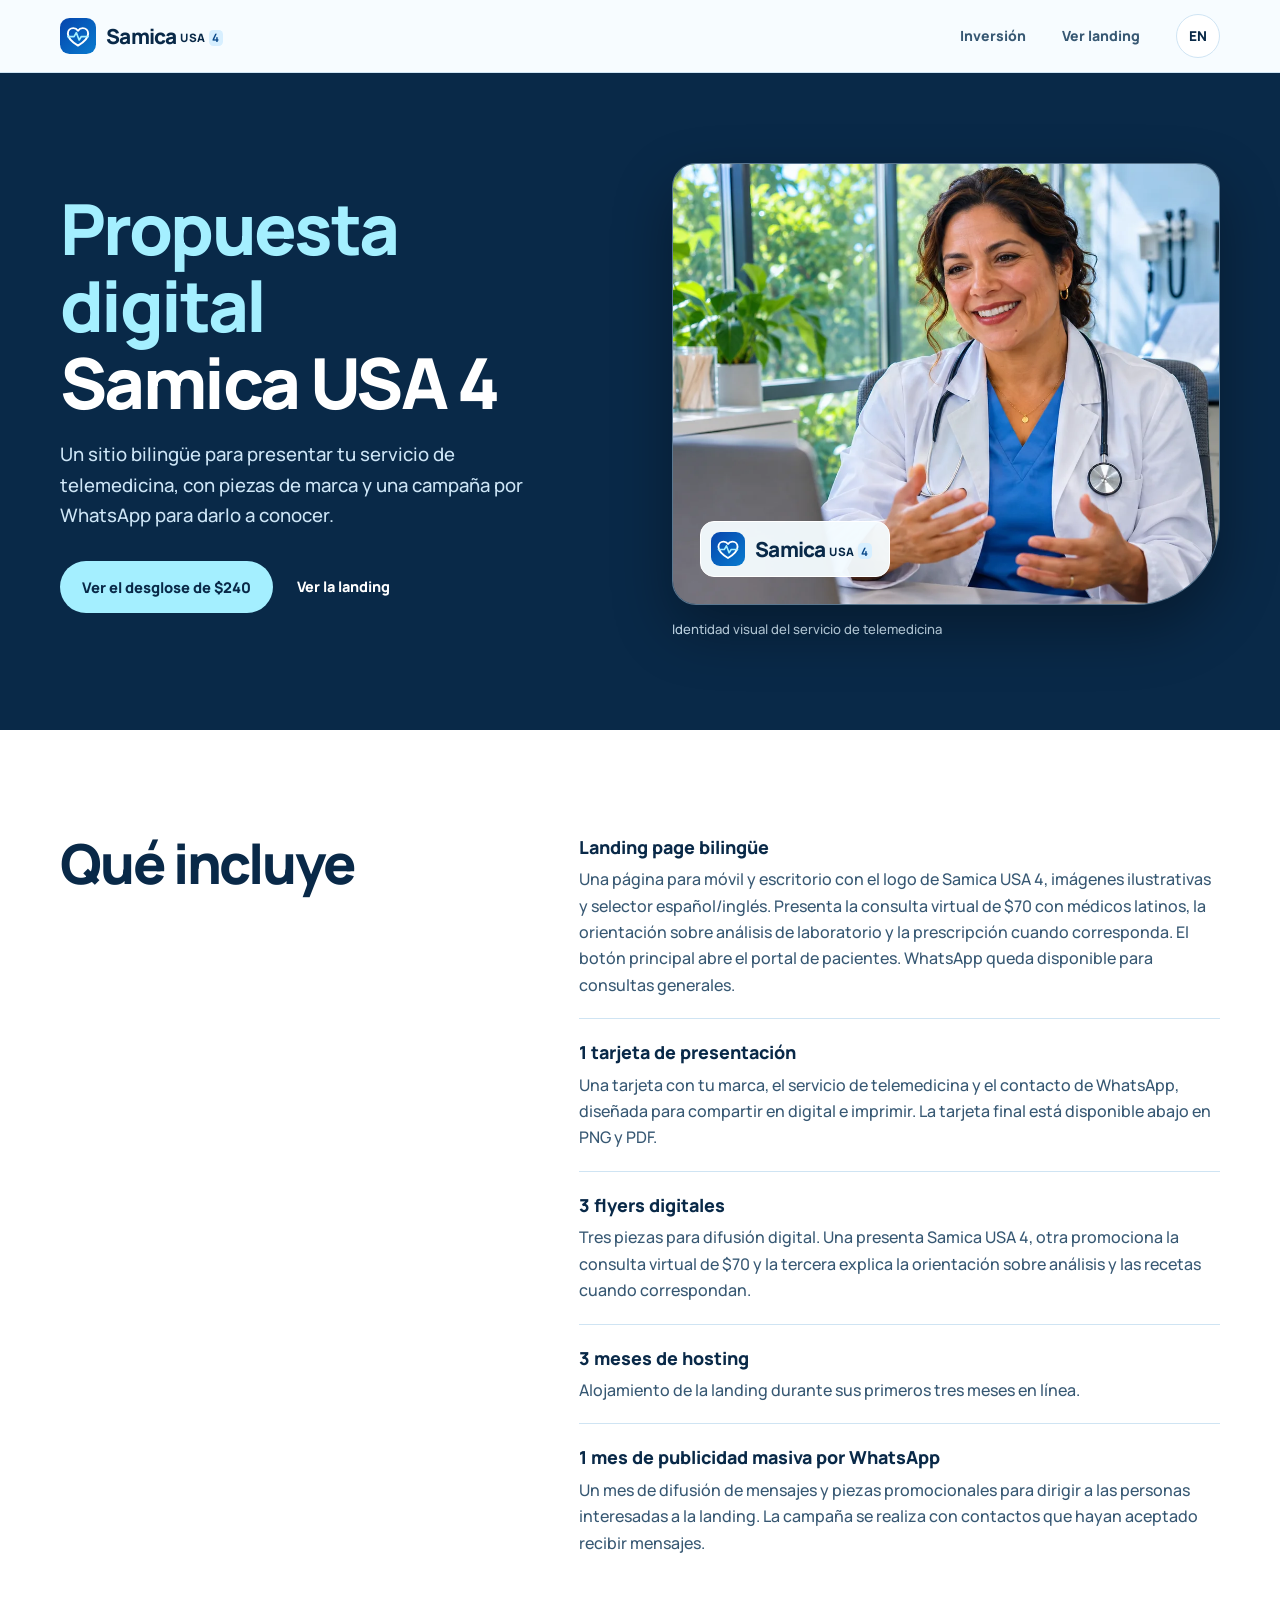
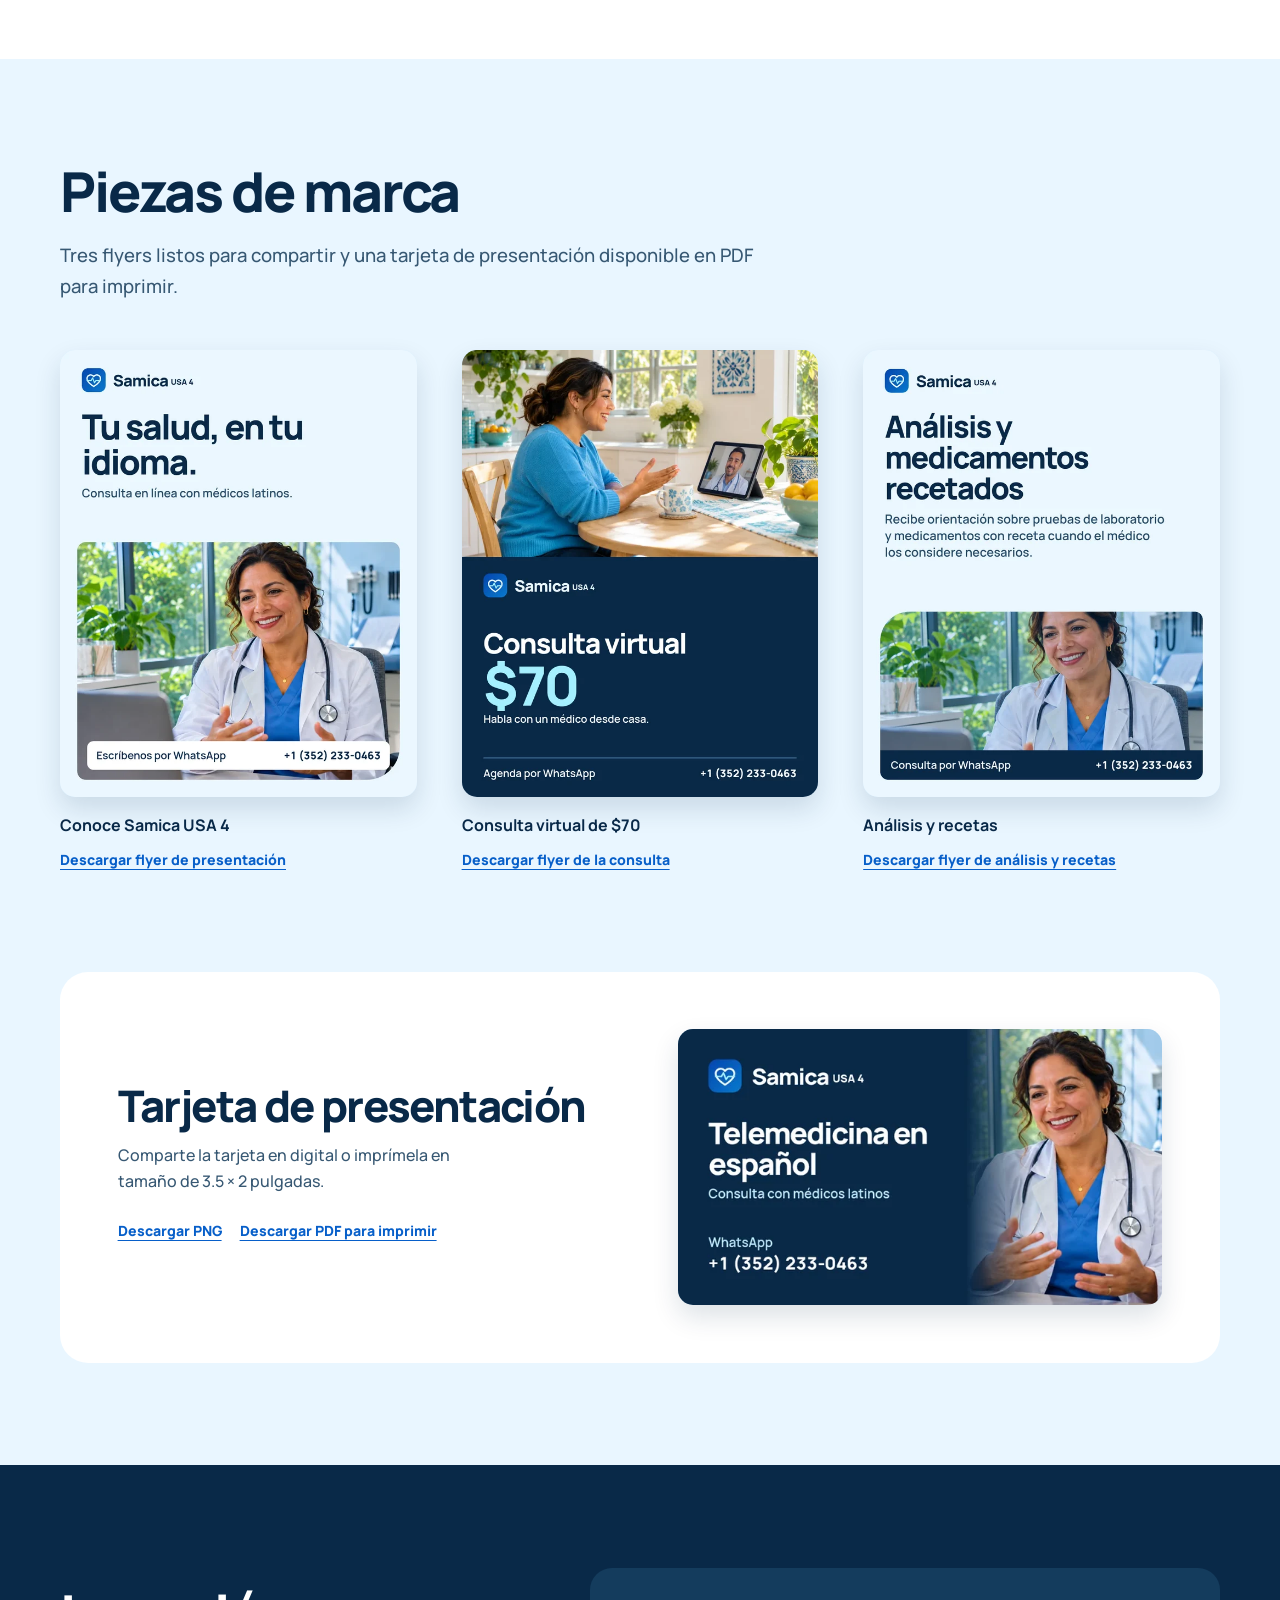
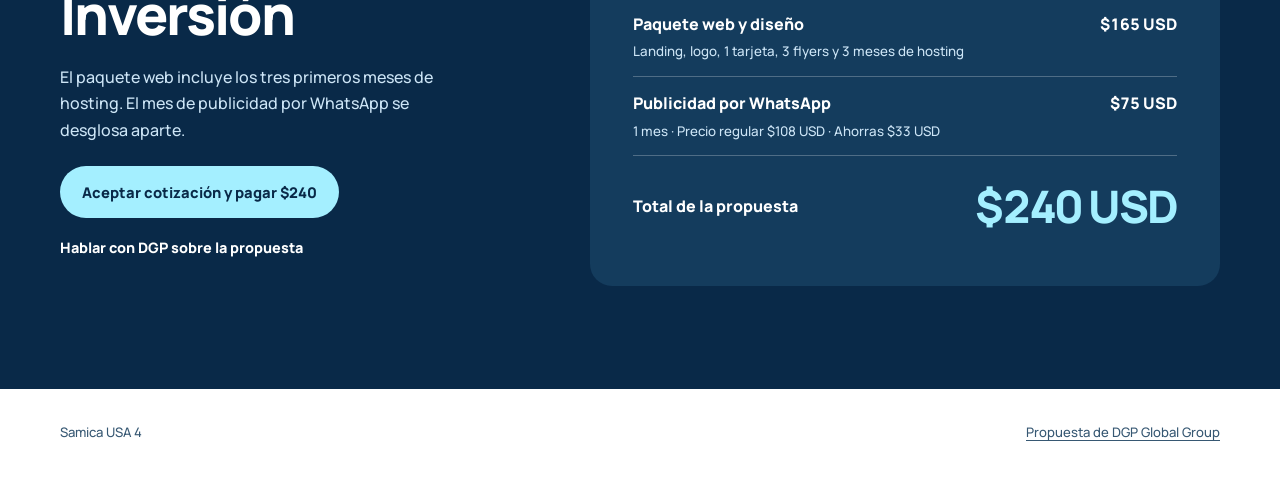
==== commit a7d0bcdb: "Conecta la landing al portal de pacientes" ====
--- a/propuesta/index.html
+++ b/propuesta/index.html
@@ -50,7 +50,7 @@
       <dl class="deliverables">
         <div class="deliverable">
           <dt data-en="Bilingual landing page">Landing page bilingüe</dt>
-          <dd data-en="A single page for mobile and desktop with the Samica USA 4 logo, illustrative photography, and a Spanish/English switch. It presents the $70 virtual visit with Latino doctors, lab test guidance, and prescriptions when appropriate. The main button will open your telehealth program once you provide the URL. In the meantime, it opens WhatsApp.">Una página para móvil y escritorio con el logo de Samica USA 4, imágenes ilustrativas y selector español/inglés. Presenta la consulta virtual de $70 con médicos latinos, la orientación sobre análisis de laboratorio y la prescripción cuando corresponda. El botón principal abrirá tu programa de telehealth cuando compartas el enlace. Mientras tanto, abre WhatsApp.</dd>
+          <dd data-en="A single page for mobile and desktop with the Samica USA 4 logo, illustrative photography, and a Spanish/English switch. It presents the $70 virtual visit with Latino doctors, lab test guidance, and prescriptions when appropriate. The main button opens the patient portal. WhatsApp is available for general inquiries.">Una página para móvil y escritorio con el logo de Samica USA 4, imágenes ilustrativas y selector español/inglés. Presenta la consulta virtual de $70 con médicos latinos, la orientación sobre análisis de laboratorio y la prescripción cuando corresponda. El botón principal abre el portal de pacientes. WhatsApp queda disponible para consultas generales.</dd>
         </div>
         <div class="deliverable">
           <dt data-en="1 business card">1 tarjeta de presentación</dt>
--- a/assets/site.css
+++ b/assets/site.css
@@ -65,9 +65,7 @@
   line-height: 1.25;
 }
 .price strong { font-size: clamp(2.25rem, 4vw, 3rem); letter-spacing: -.038em; font-weight: 800; }
-.price b, .price small { display: block; }
 .price b { font-size: .92rem; }
-.price small { margin-top: 3px; font-size: .82rem; color: var(--muted); }
 .price + .hero-actions { margin-top: 18px; }
 .hero-media { position: relative; margin: 0; min-width: 0; }
 .hero-media::before { position: absolute; inset: 9px -10px -10px 10px; content: ""; border: 1px solid #64b5e5; border-radius: 32px 32px 88px 32px; }
@@ -146,3 +144,50 @@
 }
 .visit-steps strong { font-weight: 800; }
 .visit-steps span { color: var(--muted); font-size: .93rem; }
+
+.landing-hero {
+  margin: clamp(14px, 2.6vw, 36px) auto 0;
+  width: min(1600px, calc(100% - clamp(24px, 5vw, 80px)));
+  border-radius: clamp(16px, 3vw, 36px);
+}
+.care .text-link { margin-top: 14px; color: var(--blue); }
+.booking { padding-block: clamp(48px, 8vw, 104px); }
+.booking-panel {
+  display: grid;
+  grid-template-columns: minmax(0, 1fr) minmax(0, .8fr);
+  gap: clamp(24px, 6vw, 88px);
+  align-items: center;
+  padding: clamp(22px, 6vw, 76px);
+  border-radius: clamp(22px, 4vw, 44px);
+  color: white;
+  background: linear-gradient(120deg, #092948 18%, #104c7d);
+}
+.booking-panel h2 { max-width: 12ch; }
+.booking-panel > div:first-child > p { margin-top: 16px; color: #d6ebfb; max-width: 39ch; }
+.booking-summary {
+  padding: clamp(16px, 3.3vw, 35px);
+  border-radius: 22px;
+  background: #f7fcff;
+  color: var(--ink);
+  box-shadow: 0 16px 34px #031c3440;
+}
+.booking-visit { display: flex; align-items: center; gap: 11px; }
+.booking-visit h3 { margin: 0; font-size: 1.07rem; text-wrap: initial; }
+.booking-icon { display: grid; place-items: center; flex: 0 0 40px; height: 40px; border-radius: 12px; background: #dcefff; color: var(--blue); }
+.booking-price {
+  display: flex;
+  flex-wrap: wrap;
+  gap: 5px 10px;
+  align-items: baseline;
+  max-width: none;
+  margin: 14px 0 19px;
+  padding-top: 13px;
+  border-top: 1px solid var(--line);
+  color: var(--muted);
+  font-size: .9rem;
+}
+.booking-price strong { color: var(--ink); font-size: clamp(2.4rem, 5vw, 3.6rem); letter-spacing: -.04em; line-height: 1; font-weight: 800; }
+.booking-summary .button { width: 100%; text-align: center; padding-inline: 12px; }
+@media (max-width: 740px) {
+  .booking-panel { grid-template-columns: 1fr; }
+}
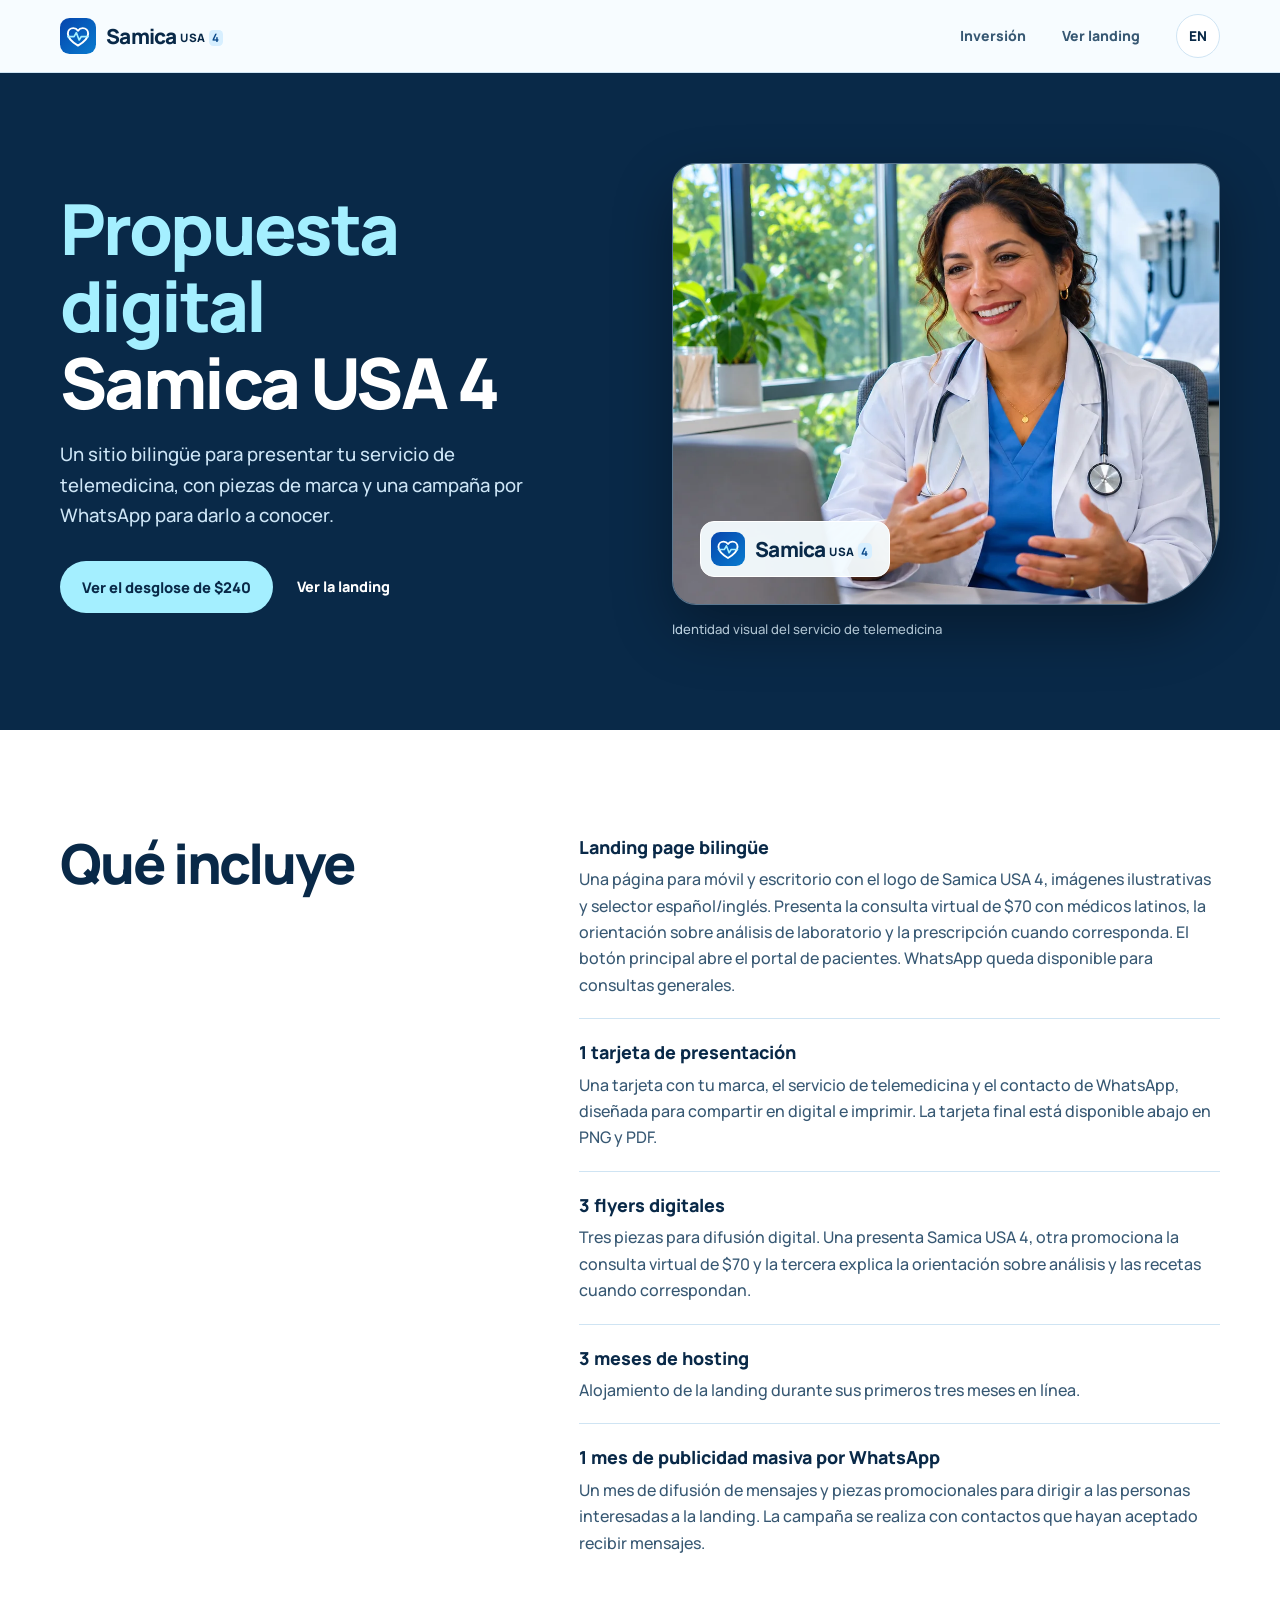
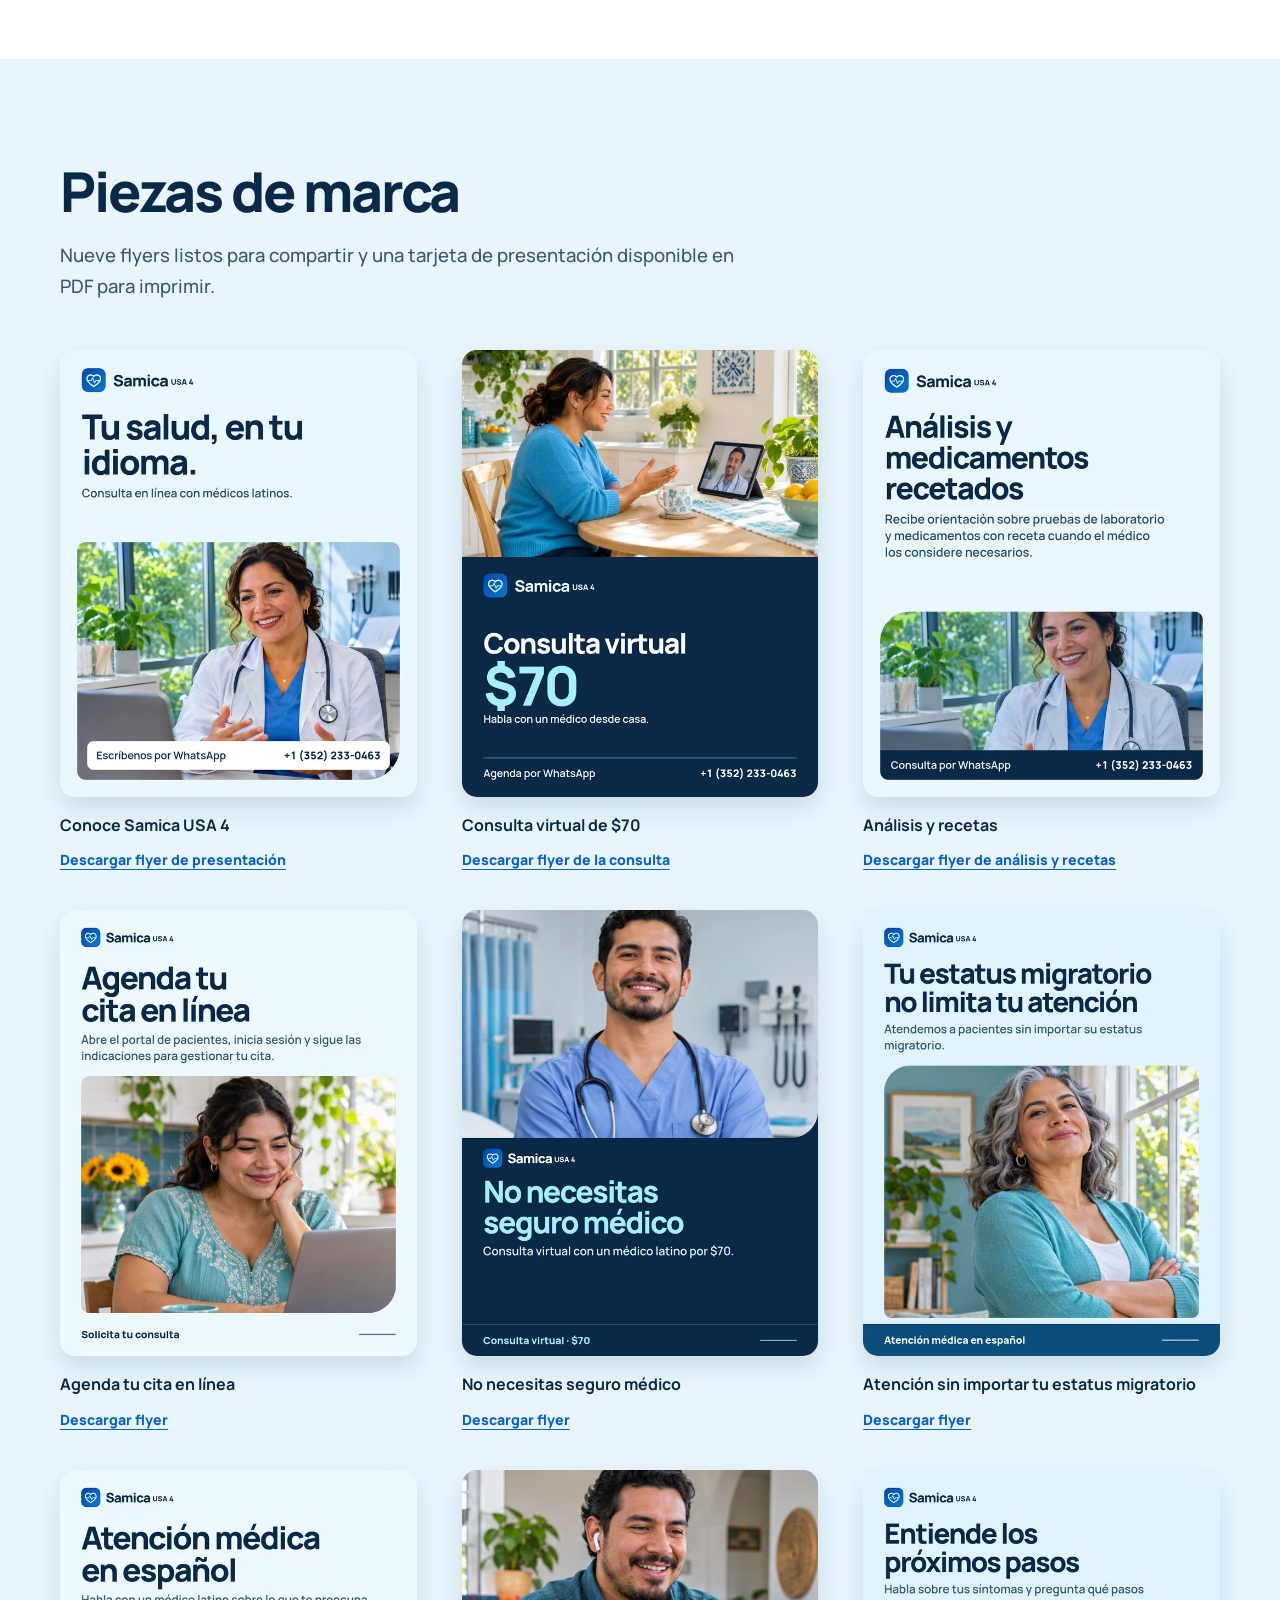
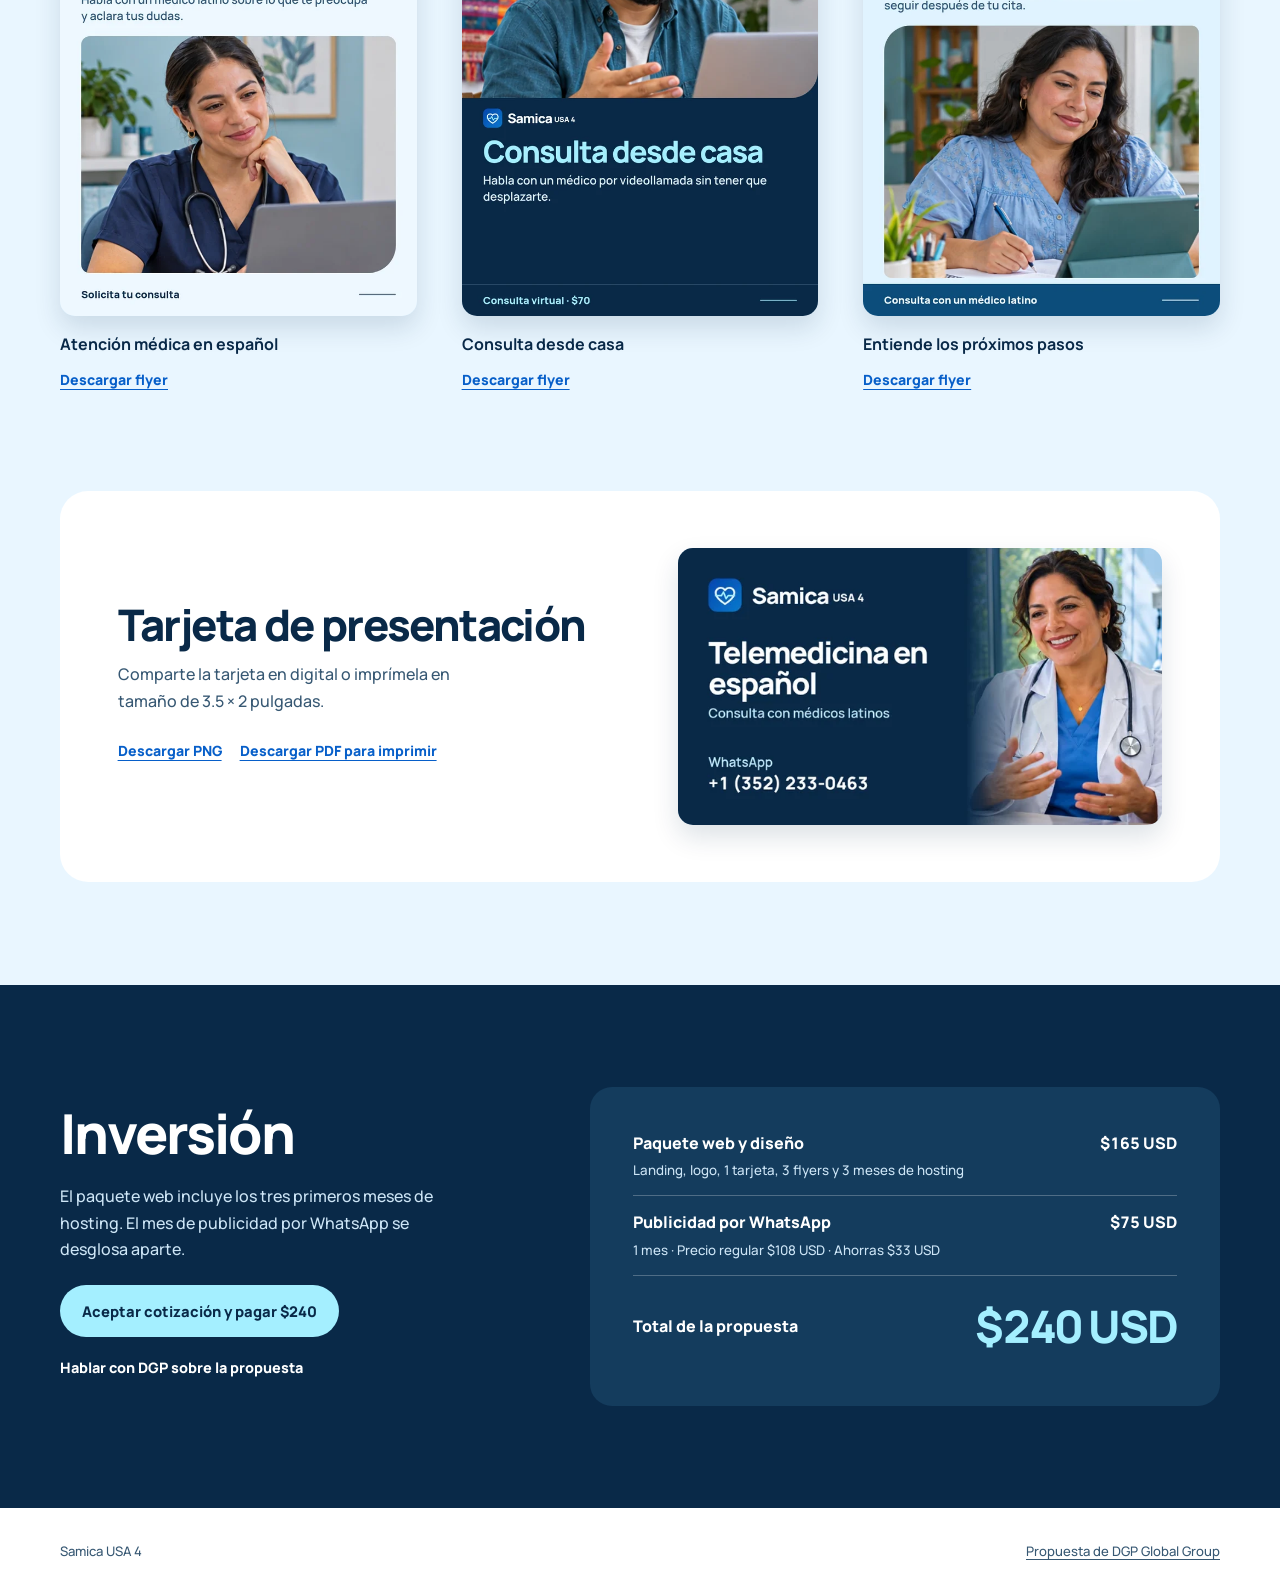
==== commit c32bdd24: "Integra seis flyers nuevos en la propuesta" ====
--- a/propuesta/index.html
+++ b/propuesta/index.html
@@ -73,7 +73,7 @@
     <section class="identity" aria-labelledby="pieces-title">
       <div class="wrap">
         <h2 id="pieces-title" data-en="Brand materials">Piezas de marca</h2>
-        <p class="lead" data-en="Three digital flyers ready to share and a business card available as a printable PDF.">Tres flyers listos para compartir y una tarjeta de presentación disponible en PDF para imprimir.</p>
+        <p class="lead" data-en="Nine digital flyers ready to share and a business card available as a printable PDF.">Nueve flyers listos para compartir y una tarjeta de presentación disponible en PDF para imprimir.</p>
         <div class="flyer-grid">
           <figure class="piece">
             <a class="piece-image" href="piezas/flyer-01-samica.png" aria-label="Ver flyer de presentación de Samica" data-en-label="View Samica introduction flyer"><img src="piezas/flyer-01-samica.webp" width="1080" height="1350" loading="lazy" alt="Flyer Tu salud, en tu idioma. Consultas con médicos latinos." data-en-alt="Spanish flyer introducing virtual visits with Latino doctors."></a>
@@ -86,6 +86,30 @@
           <figure class="piece">
             <a class="piece-image" href="piezas/flyer-03-laboratorio-recetas.png" aria-label="Ver flyer de análisis y recetas" data-en-label="View lab tests and prescriptions flyer"><img src="piezas/flyer-03-laboratorio-recetas.webp" width="1080" height="1350" loading="lazy" alt="Flyer sobre orientación de análisis y medicamentos recetados cuando corresponda." data-en-alt="Spanish flyer about guidance on lab tests and prescriptions when appropriate."></a>
             <figcaption><strong data-en="Lab tests and prescriptions">Análisis y recetas</strong><a class="download" href="piezas/flyer-03-laboratorio-recetas.png" download data-en="Download lab tests and prescriptions flyer">Descargar flyer de análisis y recetas</a></figcaption>
+          </figure>
+          <figure class="piece">
+            <a class="piece-image" href="piezas/campana-01-agenda-tu-cita.png" aria-label="Ver flyer: Agenda tu cita en línea" data-en-label="View flyer: Book your visit online"><img src="piezas/campana-01-agenda-tu-cita.webp" width="1080" height="1350" loading="lazy" alt="Agenda tu cita en línea" data-en-alt="Book your visit online"></a>
+            <figcaption><strong data-en="Book your visit online">Agenda tu cita en línea</strong><a class="download" href="piezas/campana-01-agenda-tu-cita.png" download data-en="Download flyer">Descargar flyer</a></figcaption>
+          </figure>
+          <figure class="piece">
+            <a class="piece-image" href="piezas/campana-02-sin-seguro-medico.png" aria-label="Ver flyer: No necesitas seguro médico" data-en-label="View flyer: No health insurance required"><img src="piezas/campana-02-sin-seguro-medico.webp" width="1080" height="1350" loading="lazy" alt="No necesitas seguro médico" data-en-alt="No health insurance required"></a>
+            <figcaption><strong data-en="No health insurance required">No necesitas seguro médico</strong><a class="download" href="piezas/campana-02-sin-seguro-medico.png" download data-en="Download flyer">Descargar flyer</a></figcaption>
+          </figure>
+          <figure class="piece">
+            <a class="piece-image" href="piezas/campana-03-estatus-migratorio.png" aria-label="Ver flyer: Atención sin importar tu estatus migratorio" data-en-label="View flyer: Care regardless of immigration status"><img src="piezas/campana-03-estatus-migratorio.webp" width="1080" height="1350" loading="lazy" alt="Atención sin importar tu estatus migratorio" data-en-alt="Care regardless of immigration status"></a>
+            <figcaption><strong data-en="Care regardless of immigration status">Atención sin importar tu estatus migratorio</strong><a class="download" href="piezas/campana-03-estatus-migratorio.png" download data-en="Download flyer">Descargar flyer</a></figcaption>
+          </figure>
+          <figure class="piece">
+            <a class="piece-image" href="piezas/campana-04-atencion-en-espanol.png" aria-label="Ver flyer: Atención médica en español" data-en-label="View flyer: Medical care in Spanish"><img src="piezas/campana-04-atencion-en-espanol.webp" width="1080" height="1350" loading="lazy" alt="Atención médica en español" data-en-alt="Medical care in Spanish"></a>
+            <figcaption><strong data-en="Medical care in Spanish">Atención médica en español</strong><a class="download" href="piezas/campana-04-atencion-en-espanol.png" download data-en="Download flyer">Descargar flyer</a></figcaption>
+          </figure>
+          <figure class="piece">
+            <a class="piece-image" href="piezas/campana-05-consulta-desde-casa.png" aria-label="Ver flyer: Consulta desde casa" data-en-label="View flyer: Virtual visits from home"><img src="piezas/campana-05-consulta-desde-casa.webp" width="1080" height="1350" loading="lazy" alt="Consulta desde casa" data-en-alt="Virtual visits from home"></a>
+            <figcaption><strong data-en="Virtual visits from home">Consulta desde casa</strong><a class="download" href="piezas/campana-05-consulta-desde-casa.png" download data-en="Download flyer">Descargar flyer</a></figcaption>
+          </figure>
+          <figure class="piece">
+            <a class="piece-image" href="piezas/campana-06-aclara-tus-dudas.png" aria-label="Ver flyer: Entiende los próximos pasos" data-en-label="View flyer: Understand your next steps"><img src="piezas/campana-06-aclara-tus-dudas.webp" width="1080" height="1350" loading="lazy" alt="Entiende los próximos pasos" data-en-alt="Understand your next steps"></a>
+            <figcaption><strong data-en="Understand your next steps">Entiende los próximos pasos</strong><a class="download" href="piezas/campana-06-aclara-tus-dudas.png" download data-en="Download flyer">Descargar flyer</a></figcaption>
           </figure>
         </div>
         <div class="card-display care-grid" aria-labelledby="card-title">
--- a/assets/site.css
+++ b/assets/site.css
@@ -66,7 +66,9 @@
 }
 .price strong { font-size: clamp(2.25rem, 4vw, 3rem); letter-spacing: -.038em; font-weight: 800; }
 .price b { font-size: .92rem; }
-.price + .hero-actions { margin-top: 18px; }
+.access-note { margin-top: 12px; max-width: 45ch; color: var(--muted); font-size: .9rem; }
+.access-note + .hero-actions { margin-top: 18px; }
+.booking-summary .access-note { margin: 0 0 16px; }
 .hero-media { position: relative; margin: 0; min-width: 0; }
 .hero-media::before { position: absolute; inset: 9px -10px -10px 10px; content: ""; border: 1px solid #64b5e5; border-radius: 32px 32px 88px 32px; }
 .hero-media img { position: relative; aspect-ratio: 1.15; object-fit: cover; border-radius: 32px 32px 88px 32px; background: #c0e6fa; }
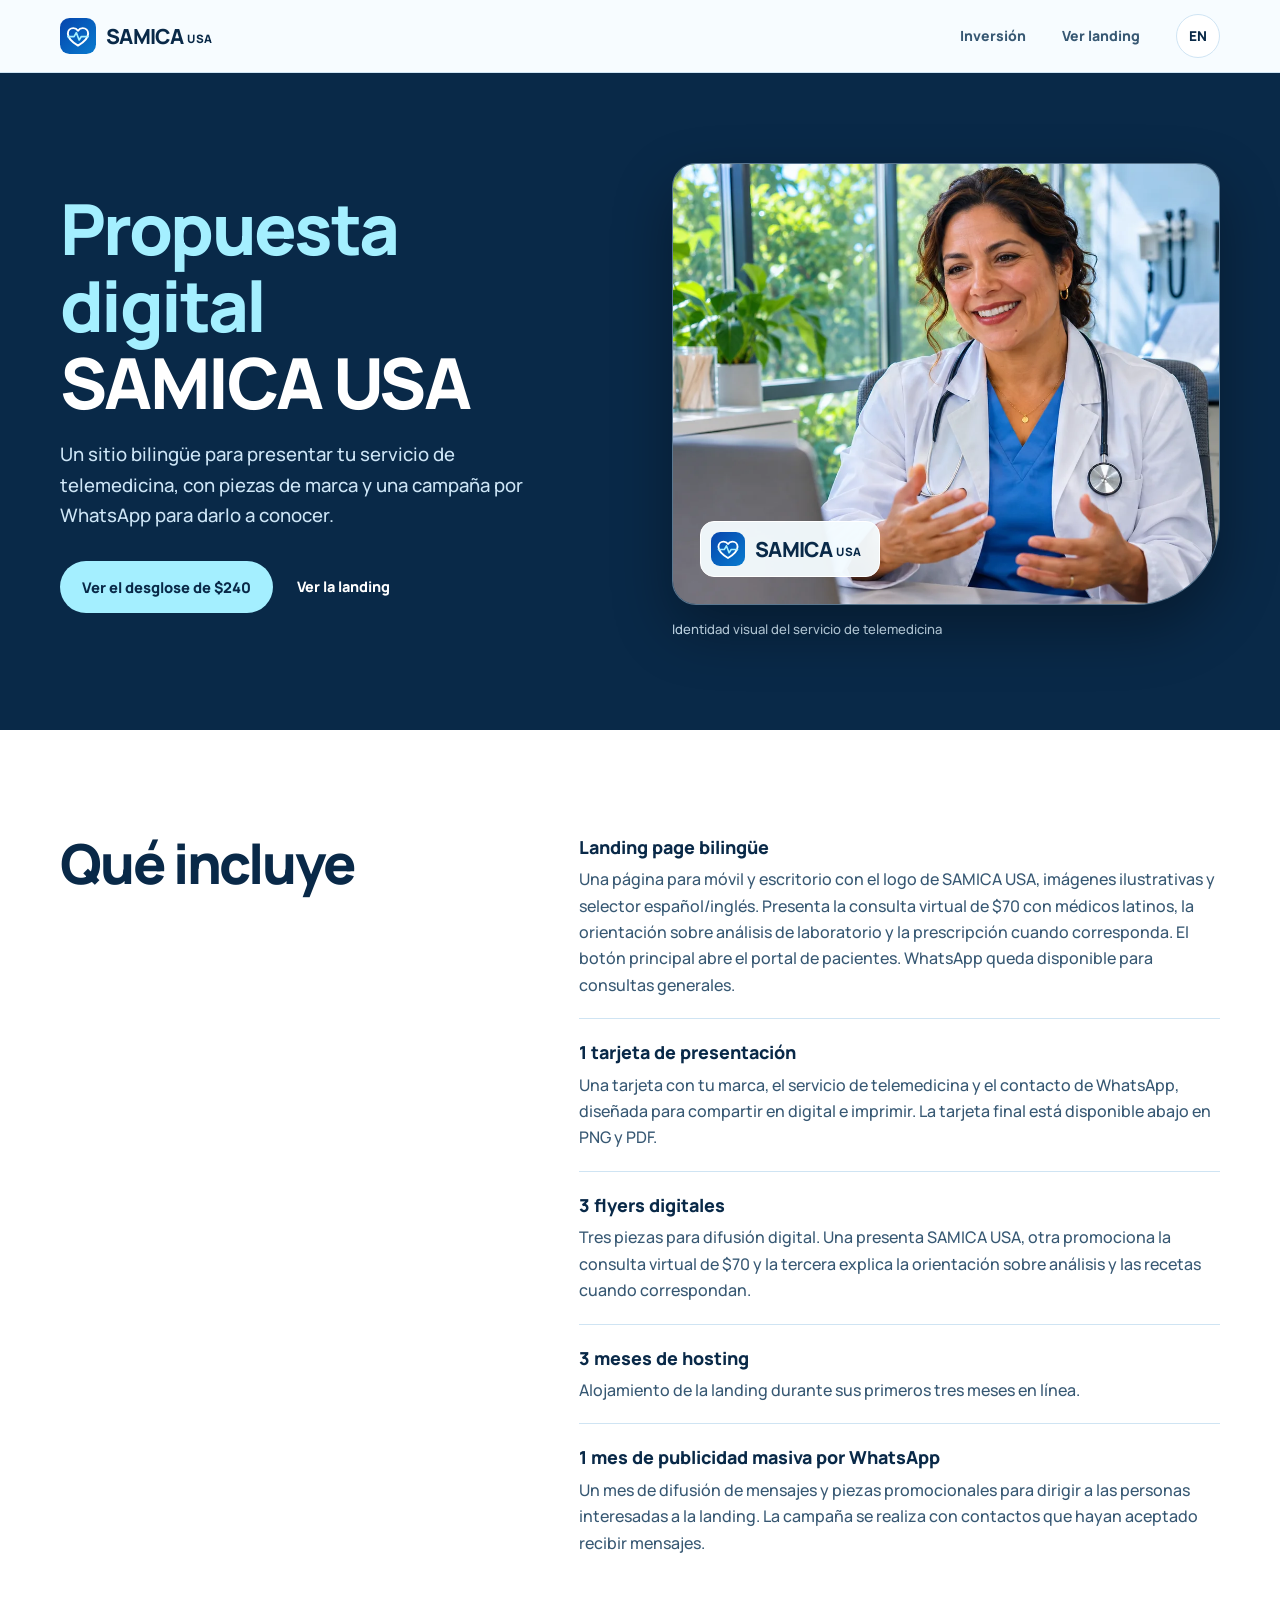
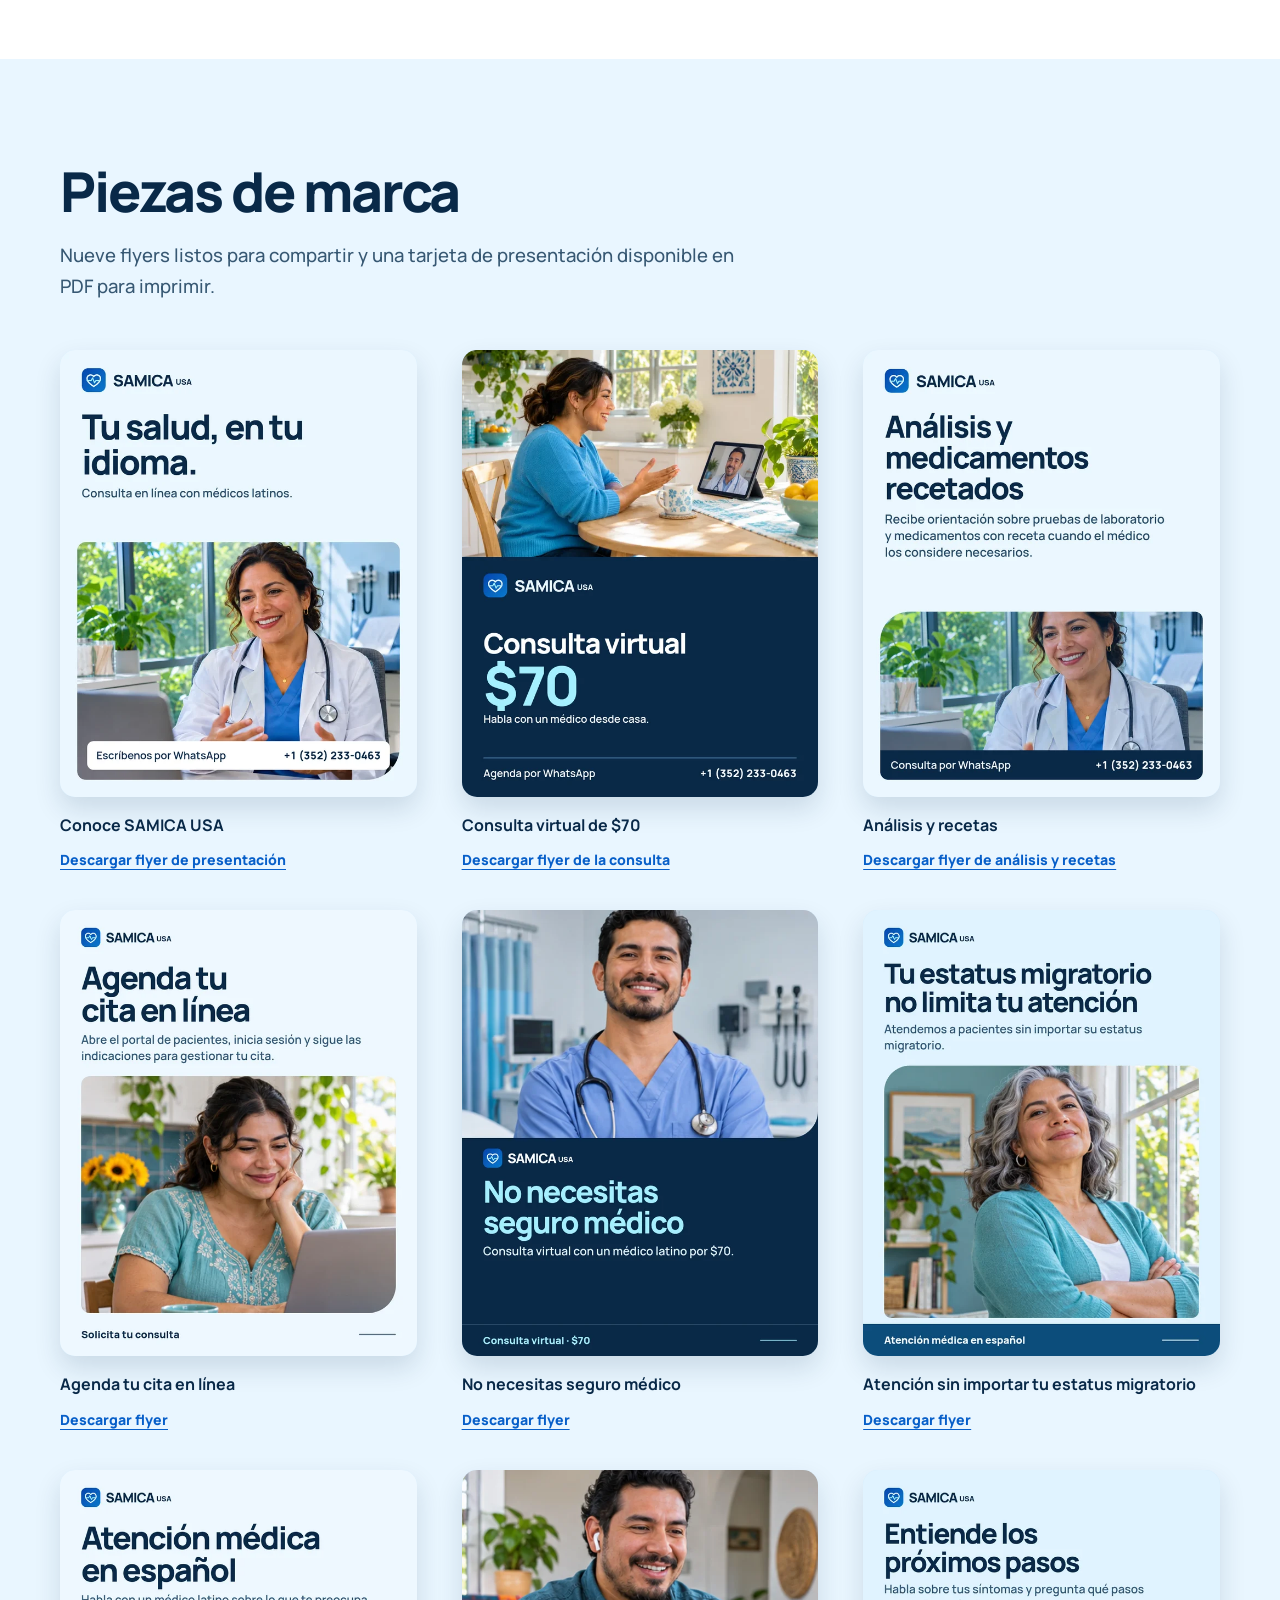
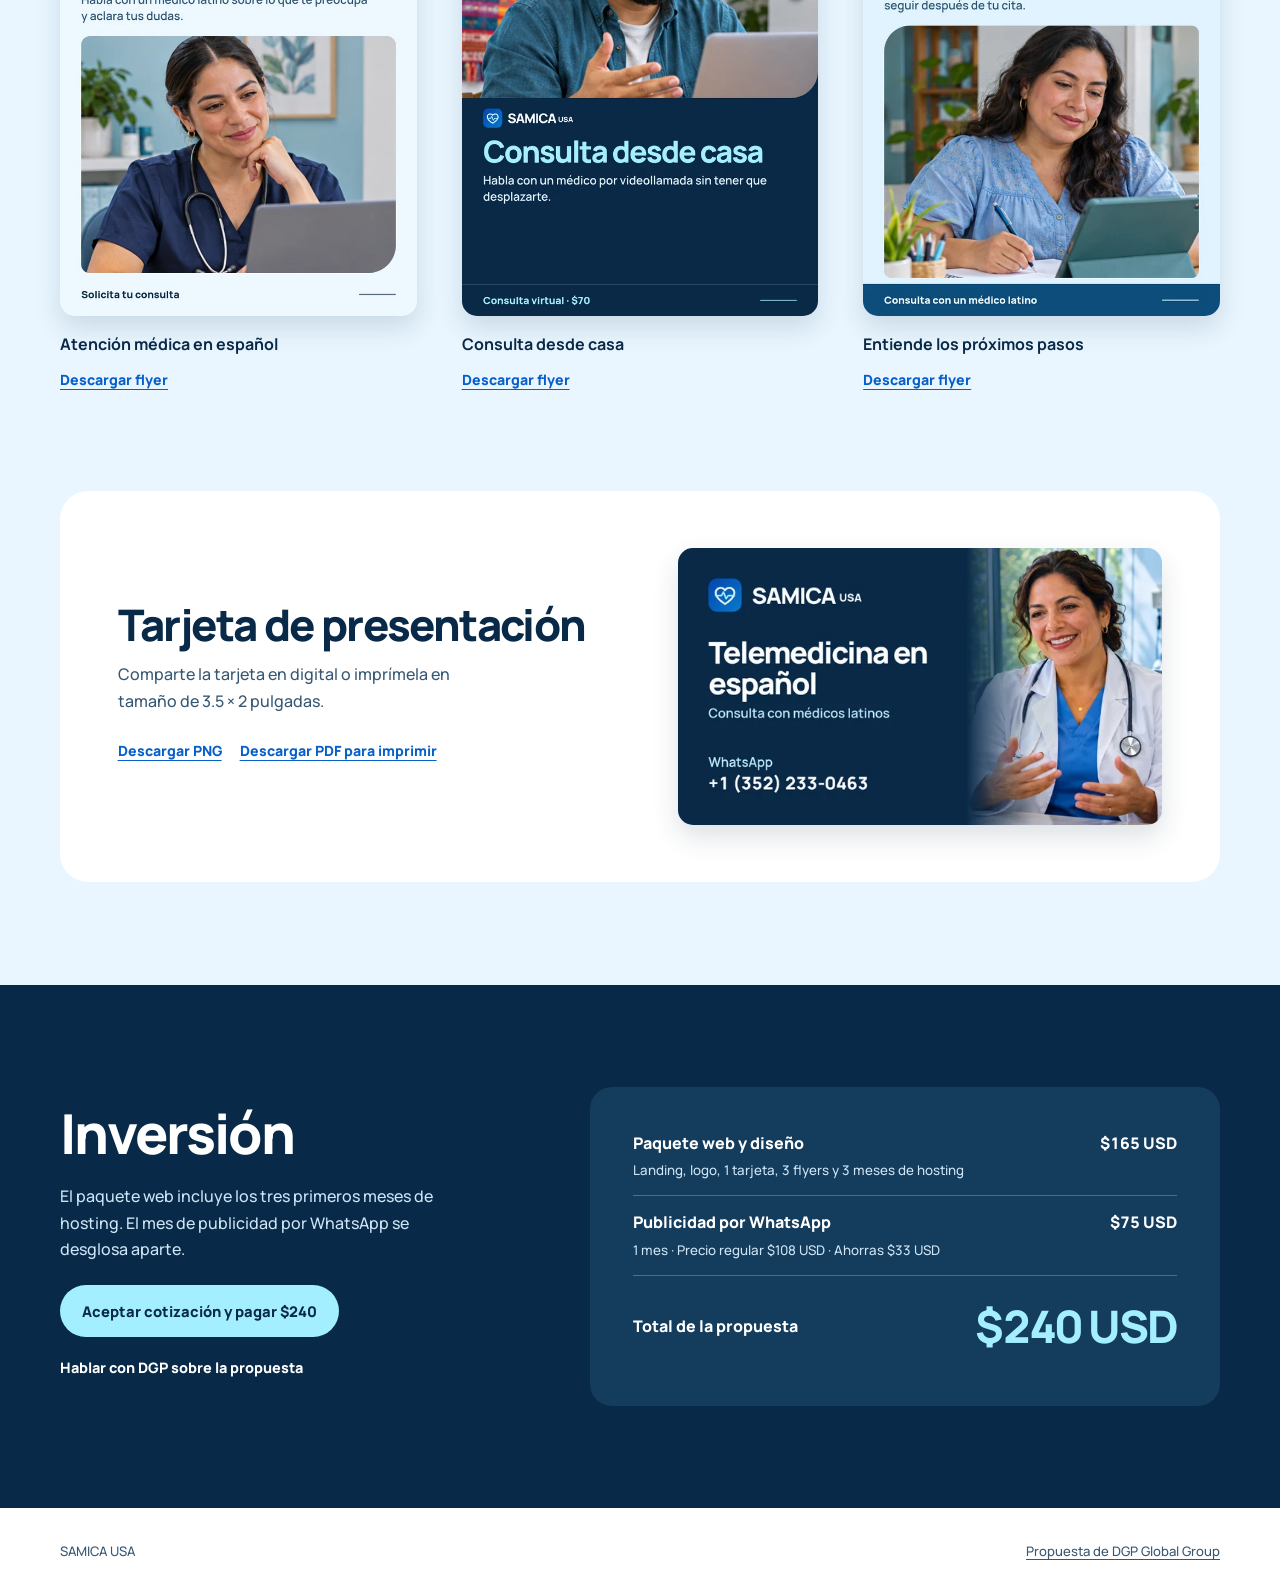
==== commit d9300b17: "Actualiza la marca SAMICA USA en el sitio y las piezas" ====
--- a/propuesta/index.html
+++ b/propuesta/index.html
@@ -5,8 +5,8 @@
   <meta name="viewport" content="width=device-width, initial-scale=1">
   <meta name="robots" content="noindex">
   <meta name="theme-color" content="#092948">
-  <meta name="description" content="Propuesta de DGP Global Group para Samica USA 4. Landing bilingüe, tarjeta, flyers, hosting y campaña por WhatsApp.">
-  <title>Propuesta comercial | Samica USA 4</title>
+  <meta name="description" content="Propuesta de DGP Global Group para SAMICA USA. Landing bilingüe, tarjeta, flyers, hosting y campaña por WhatsApp.">
+  <title>Propuesta comercial | SAMICA USA</title>
   <link rel="icon" href="../assets/favicon.svg" type="image/svg+xml">
   <link rel="stylesheet" href="../assets/site.css">
   <link rel="stylesheet" href="propuesta.css">
@@ -15,7 +15,7 @@
   <a class="skip" href="#principal" data-en="Skip to content">Saltar al contenido</a>
   <header class="site-header">
     <div class="wrap header-inner">
-      <a class="brand" href="../" aria-label="Samica USA 4"><img src="../assets/favicon.svg" alt="" width="36" height="36"><span>Samica <small>USA <b>4</b></small></span></a>
+      <a class="brand" href="../" aria-label="SAMICA USA"><img src="../assets/favicon.svg" alt="" width="36" height="36"><span>SAMICA <small>USA</small></span></a>
       <div class="header-actions">
         <nav aria-label="Propuesta" data-en-label="Proposal">
           <a href="#inversion" data-en="Pricing">Inversión</a>
@@ -29,7 +29,7 @@
     <section class="hero proposal-hero" aria-labelledby="proposal-title">
       <div class="wrap hero-grid">
         <div class="hero-copy">
-          <h1 id="proposal-title"><span data-en="Digital proposal">Propuesta digital</span> Samica USA 4</h1>
+          <h1 id="proposal-title"><span data-en="Digital proposal">Propuesta digital</span> SAMICA USA</h1>
           <p class="lead" data-en="A bilingual website to introduce your telehealth service, plus branded materials and a WhatsApp campaign to promote it.">Un sitio bilingüe para presentar tu servicio de telemedicina, con piezas de marca y una campaña por WhatsApp para darlo a conocer.</p>
           <div class="hero-actions">
             <a class="button" href="#inversion" data-en="See the $240 breakdown">Ver el desglose de $240</a>
@@ -38,8 +38,8 @@
         </div>
         <figure class="cover">
           <div class="cover-frame">
-            <img src="../assets/consulta.webp" width="1120" height="840" fetchpriority="high" alt="Imagen ilustrativa del sitio de Samica USA 4" data-en-alt="Illustrative image from the Samica USA 4 website">
-            <div class="brand cover-logo" aria-hidden="true"><img src="../assets/favicon.svg" alt="" width="34" height="34"><span>Samica <small>USA <b>4</b></small></span></div>
+            <img src="../assets/consulta.webp" width="1120" height="840" fetchpriority="high" alt="Imagen ilustrativa del sitio de SAMICA USA" data-en-alt="Illustrative image from the SAMICA USA website">
+            <div class="brand cover-logo" aria-hidden="true"><img src="../assets/favicon.svg" alt="" width="34" height="34"><span>SAMICA <small>USA</small></span></div>
           </div>
           <figcaption data-en="Visual identity for the telehealth service">Identidad visual del servicio de telemedicina</figcaption>
         </figure>
@@ -50,7 +50,7 @@
       <dl class="deliverables">
         <div class="deliverable">
           <dt data-en="Bilingual landing page">Landing page bilingüe</dt>
-          <dd data-en="A single page for mobile and desktop with the Samica USA 4 logo, illustrative photography, and a Spanish/English switch. It presents the $70 virtual visit with Latino doctors, lab test guidance, and prescriptions when appropriate. The main button opens the patient portal. WhatsApp is available for general inquiries.">Una página para móvil y escritorio con el logo de Samica USA 4, imágenes ilustrativas y selector español/inglés. Presenta la consulta virtual de $70 con médicos latinos, la orientación sobre análisis de laboratorio y la prescripción cuando corresponda. El botón principal abre el portal de pacientes. WhatsApp queda disponible para consultas generales.</dd>
+          <dd data-en="A single page for mobile and desktop with the SAMICA USA logo, illustrative photography, and a Spanish/English switch. It presents the $70 virtual visit with Latino doctors, lab test guidance, and prescriptions when appropriate. The main button opens the patient portal. WhatsApp is available for general inquiries.">Una página para móvil y escritorio con el logo de SAMICA USA, imágenes ilustrativas y selector español/inglés. Presenta la consulta virtual de $70 con médicos latinos, la orientación sobre análisis de laboratorio y la prescripción cuando corresponda. El botón principal abre el portal de pacientes. WhatsApp queda disponible para consultas generales.</dd>
         </div>
         <div class="deliverable">
           <dt data-en="1 business card">1 tarjeta de presentación</dt>
@@ -58,7 +58,7 @@
         </div>
         <div class="deliverable">
           <dt data-en="3 digital flyers">3 flyers digitales</dt>
-          <dd data-en="Three graphics for digital distribution: an introduction to Samica USA 4, a promotion for the $70 virtual visit, and an overview of lab test guidance and prescriptions when appropriate.">Tres piezas para difusión digital. Una presenta Samica USA 4, otra promociona la consulta virtual de $70 y la tercera explica la orientación sobre análisis y las recetas cuando correspondan.</dd>
+          <dd data-en="Three graphics for digital distribution: an introduction to SAMICA USA, a promotion for the $70 virtual visit, and an overview of lab test guidance and prescriptions when appropriate.">Tres piezas para difusión digital. Una presenta SAMICA USA, otra promociona la consulta virtual de $70 y la tercera explica la orientación sobre análisis y las recetas cuando correspondan.</dd>
         </div>
         <div class="deliverable">
           <dt data-en="3 months of hosting">3 meses de hosting</dt>
@@ -76,50 +76,50 @@
         <p class="lead" data-en="Nine digital flyers ready to share and a business card available as a printable PDF.">Nueve flyers listos para compartir y una tarjeta de presentación disponible en PDF para imprimir.</p>
         <div class="flyer-grid">
           <figure class="piece">
-            <a class="piece-image" href="piezas/flyer-01-samica.png" aria-label="Ver flyer de presentación de Samica" data-en-label="View Samica introduction flyer"><img src="piezas/flyer-01-samica.webp" width="1080" height="1350" loading="lazy" alt="Flyer Tu salud, en tu idioma. Consultas con médicos latinos." data-en-alt="Spanish flyer introducing virtual visits with Latino doctors."></a>
-            <figcaption><strong data-en="Meet Samica USA 4">Conoce Samica USA 4</strong><a class="download" href="piezas/flyer-01-samica.png" download data-en="Download introduction flyer">Descargar flyer de presentación</a></figcaption>
+            <a class="piece-image" href="piezas/flyer-01-samica.png?v=samica-usa" aria-label="Ver flyer de presentación de Samica" data-en-label="View Samica introduction flyer"><img src="piezas/flyer-01-samica.webp?v=samica-usa" width="1080" height="1350" loading="lazy" alt="Flyer Tu salud, en tu idioma. Consultas con médicos latinos." data-en-alt="Spanish flyer introducing virtual visits with Latino doctors."></a>
+            <figcaption><strong data-en="Meet SAMICA USA">Conoce SAMICA USA</strong><a class="download" href="piezas/flyer-01-samica.png?v=samica-usa" download data-en="Download introduction flyer">Descargar flyer de presentación</a></figcaption>
           </figure>
           <figure class="piece">
-            <a class="piece-image" href="piezas/flyer-02-consulta.png" aria-label="Ver flyer de la consulta virtual" data-en-label="View virtual visit flyer"><img src="piezas/flyer-02-consulta.webp" width="1080" height="1350" loading="lazy" alt="Flyer de la consulta virtual por $70." data-en-alt="Spanish flyer advertising the $70 virtual visit."></a>
-            <figcaption><strong data-en="$70 virtual visit">Consulta virtual de $70</strong><a class="download" href="piezas/flyer-02-consulta.png" download data-en="Download virtual visit flyer">Descargar flyer de la consulta</a></figcaption>
+            <a class="piece-image" href="piezas/flyer-02-consulta.png?v=samica-usa" aria-label="Ver flyer de la consulta virtual" data-en-label="View virtual visit flyer"><img src="piezas/flyer-02-consulta.webp?v=samica-usa" width="1080" height="1350" loading="lazy" alt="Flyer de la consulta virtual por $70." data-en-alt="Spanish flyer advertising the $70 virtual visit."></a>
+            <figcaption><strong data-en="$70 virtual visit">Consulta virtual de $70</strong><a class="download" href="piezas/flyer-02-consulta.png?v=samica-usa" download data-en="Download virtual visit flyer">Descargar flyer de la consulta</a></figcaption>
           </figure>
           <figure class="piece">
-            <a class="piece-image" href="piezas/flyer-03-laboratorio-recetas.png" aria-label="Ver flyer de análisis y recetas" data-en-label="View lab tests and prescriptions flyer"><img src="piezas/flyer-03-laboratorio-recetas.webp" width="1080" height="1350" loading="lazy" alt="Flyer sobre orientación de análisis y medicamentos recetados cuando corresponda." data-en-alt="Spanish flyer about guidance on lab tests and prescriptions when appropriate."></a>
-            <figcaption><strong data-en="Lab tests and prescriptions">Análisis y recetas</strong><a class="download" href="piezas/flyer-03-laboratorio-recetas.png" download data-en="Download lab tests and prescriptions flyer">Descargar flyer de análisis y recetas</a></figcaption>
+            <a class="piece-image" href="piezas/flyer-03-laboratorio-recetas.png?v=samica-usa" aria-label="Ver flyer de análisis y recetas" data-en-label="View lab tests and prescriptions flyer"><img src="piezas/flyer-03-laboratorio-recetas.webp?v=samica-usa" width="1080" height="1350" loading="lazy" alt="Flyer sobre orientación de análisis y medicamentos recetados cuando corresponda." data-en-alt="Spanish flyer about guidance on lab tests and prescriptions when appropriate."></a>
+            <figcaption><strong data-en="Lab tests and prescriptions">Análisis y recetas</strong><a class="download" href="piezas/flyer-03-laboratorio-recetas.png?v=samica-usa" download data-en="Download lab tests and prescriptions flyer">Descargar flyer de análisis y recetas</a></figcaption>
           </figure>
           <figure class="piece">
-            <a class="piece-image" href="piezas/campana-01-agenda-tu-cita.png" aria-label="Ver flyer: Agenda tu cita en línea" data-en-label="View flyer: Book your visit online"><img src="piezas/campana-01-agenda-tu-cita.webp" width="1080" height="1350" loading="lazy" alt="Agenda tu cita en línea" data-en-alt="Book your visit online"></a>
-            <figcaption><strong data-en="Book your visit online">Agenda tu cita en línea</strong><a class="download" href="piezas/campana-01-agenda-tu-cita.png" download data-en="Download flyer">Descargar flyer</a></figcaption>
+            <a class="piece-image" href="piezas/campana-01-agenda-tu-cita.png?v=samica-usa" aria-label="Ver flyer: Agenda tu cita en línea" data-en-label="View flyer: Book your visit online"><img src="piezas/campana-01-agenda-tu-cita.webp?v=samica-usa" width="1080" height="1350" loading="lazy" alt="Agenda tu cita en línea" data-en-alt="Book your visit online"></a>
+            <figcaption><strong data-en="Book your visit online">Agenda tu cita en línea</strong><a class="download" href="piezas/campana-01-agenda-tu-cita.png?v=samica-usa" download data-en="Download flyer">Descargar flyer</a></figcaption>
           </figure>
           <figure class="piece">
-            <a class="piece-image" href="piezas/campana-02-sin-seguro-medico.png" aria-label="Ver flyer: No necesitas seguro médico" data-en-label="View flyer: No health insurance required"><img src="piezas/campana-02-sin-seguro-medico.webp" width="1080" height="1350" loading="lazy" alt="No necesitas seguro médico" data-en-alt="No health insurance required"></a>
-            <figcaption><strong data-en="No health insurance required">No necesitas seguro médico</strong><a class="download" href="piezas/campana-02-sin-seguro-medico.png" download data-en="Download flyer">Descargar flyer</a></figcaption>
+            <a class="piece-image" href="piezas/campana-02-sin-seguro-medico.png?v=samica-usa" aria-label="Ver flyer: No necesitas seguro médico" data-en-label="View flyer: No health insurance required"><img src="piezas/campana-02-sin-seguro-medico.webp?v=samica-usa" width="1080" height="1350" loading="lazy" alt="No necesitas seguro médico" data-en-alt="No health insurance required"></a>
+            <figcaption><strong data-en="No health insurance required">No necesitas seguro médico</strong><a class="download" href="piezas/campana-02-sin-seguro-medico.png?v=samica-usa" download data-en="Download flyer">Descargar flyer</a></figcaption>
           </figure>
           <figure class="piece">
-            <a class="piece-image" href="piezas/campana-03-estatus-migratorio.png" aria-label="Ver flyer: Atención sin importar tu estatus migratorio" data-en-label="View flyer: Care regardless of immigration status"><img src="piezas/campana-03-estatus-migratorio.webp" width="1080" height="1350" loading="lazy" alt="Atención sin importar tu estatus migratorio" data-en-alt="Care regardless of immigration status"></a>
-            <figcaption><strong data-en="Care regardless of immigration status">Atención sin importar tu estatus migratorio</strong><a class="download" href="piezas/campana-03-estatus-migratorio.png" download data-en="Download flyer">Descargar flyer</a></figcaption>
+            <a class="piece-image" href="piezas/campana-03-estatus-migratorio.png?v=samica-usa" aria-label="Ver flyer: Atención sin importar tu estatus migratorio" data-en-label="View flyer: Care regardless of immigration status"><img src="piezas/campana-03-estatus-migratorio.webp?v=samica-usa" width="1080" height="1350" loading="lazy" alt="Atención sin importar tu estatus migratorio" data-en-alt="Care regardless of immigration status"></a>
+            <figcaption><strong data-en="Care regardless of immigration status">Atención sin importar tu estatus migratorio</strong><a class="download" href="piezas/campana-03-estatus-migratorio.png?v=samica-usa" download data-en="Download flyer">Descargar flyer</a></figcaption>
           </figure>
           <figure class="piece">
-            <a class="piece-image" href="piezas/campana-04-atencion-en-espanol.png" aria-label="Ver flyer: Atención médica en español" data-en-label="View flyer: Medical care in Spanish"><img src="piezas/campana-04-atencion-en-espanol.webp" width="1080" height="1350" loading="lazy" alt="Atención médica en español" data-en-alt="Medical care in Spanish"></a>
-            <figcaption><strong data-en="Medical care in Spanish">Atención médica en español</strong><a class="download" href="piezas/campana-04-atencion-en-espanol.png" download data-en="Download flyer">Descargar flyer</a></figcaption>
+            <a class="piece-image" href="piezas/campana-04-atencion-en-espanol.png?v=samica-usa" aria-label="Ver flyer: Atención médica en español" data-en-label="View flyer: Medical care in Spanish"><img src="piezas/campana-04-atencion-en-espanol.webp?v=samica-usa" width="1080" height="1350" loading="lazy" alt="Atención médica en español" data-en-alt="Medical care in Spanish"></a>
+            <figcaption><strong data-en="Medical care in Spanish">Atención médica en español</strong><a class="download" href="piezas/campana-04-atencion-en-espanol.png?v=samica-usa" download data-en="Download flyer">Descargar flyer</a></figcaption>
           </figure>
           <figure class="piece">
-            <a class="piece-image" href="piezas/campana-05-consulta-desde-casa.png" aria-label="Ver flyer: Consulta desde casa" data-en-label="View flyer: Virtual visits from home"><img src="piezas/campana-05-consulta-desde-casa.webp" width="1080" height="1350" loading="lazy" alt="Consulta desde casa" data-en-alt="Virtual visits from home"></a>
-            <figcaption><strong data-en="Virtual visits from home">Consulta desde casa</strong><a class="download" href="piezas/campana-05-consulta-desde-casa.png" download data-en="Download flyer">Descargar flyer</a></figcaption>
+            <a class="piece-image" href="piezas/campana-05-consulta-desde-casa.png?v=samica-usa" aria-label="Ver flyer: Consulta desde casa" data-en-label="View flyer: Virtual visits from home"><img src="piezas/campana-05-consulta-desde-casa.webp?v=samica-usa" width="1080" height="1350" loading="lazy" alt="Consulta desde casa" data-en-alt="Virtual visits from home"></a>
+            <figcaption><strong data-en="Virtual visits from home">Consulta desde casa</strong><a class="download" href="piezas/campana-05-consulta-desde-casa.png?v=samica-usa" download data-en="Download flyer">Descargar flyer</a></figcaption>
           </figure>
           <figure class="piece">
-            <a class="piece-image" href="piezas/campana-06-aclara-tus-dudas.png" aria-label="Ver flyer: Entiende los próximos pasos" data-en-label="View flyer: Understand your next steps"><img src="piezas/campana-06-aclara-tus-dudas.webp" width="1080" height="1350" loading="lazy" alt="Entiende los próximos pasos" data-en-alt="Understand your next steps"></a>
-            <figcaption><strong data-en="Understand your next steps">Entiende los próximos pasos</strong><a class="download" href="piezas/campana-06-aclara-tus-dudas.png" download data-en="Download flyer">Descargar flyer</a></figcaption>
+            <a class="piece-image" href="piezas/campana-06-aclara-tus-dudas.png?v=samica-usa" aria-label="Ver flyer: Entiende los próximos pasos" data-en-label="View flyer: Understand your next steps"><img src="piezas/campana-06-aclara-tus-dudas.webp?v=samica-usa" width="1080" height="1350" loading="lazy" alt="Entiende los próximos pasos" data-en-alt="Understand your next steps"></a>
+            <figcaption><strong data-en="Understand your next steps">Entiende los próximos pasos</strong><a class="download" href="piezas/campana-06-aclara-tus-dudas.png?v=samica-usa" download data-en="Download flyer">Descargar flyer</a></figcaption>
           </figure>
         </div>
         <div class="card-display care-grid" aria-labelledby="card-title">
           <div>
             <h3 id="card-title" data-en="Business card">Tarjeta de presentación</h3>
             <p class="lead" data-en="Share the digital card or print it at 3.5 × 2 inches.">Comparte la tarjeta en digital o imprímela en tamaño de 3.5 × 2 pulgadas.</p>
-            <a class="download" href="piezas/tarjeta-samica-usa-4.png" download data-en="Download PNG">Descargar PNG</a>
-            <a class="download" href="piezas/tarjeta-samica-usa-4.pdf" download data-en="Download print PDF">Descargar PDF para imprimir</a>
+            <a class="download" href="piezas/tarjeta-samica-usa.png" download data-en="Download PNG">Descargar PNG</a>
+            <a class="download" href="piezas/tarjeta-samica-usa.pdf" download data-en="Download print PDF">Descargar PDF para imprimir</a>
           </div>
-          <a class="piece-image" href="piezas/tarjeta-samica-usa-4.png" aria-label="Ver tarjeta de presentación" data-en-label="View business card"><img src="piezas/tarjeta-samica-usa-4.webp" width="1050" height="600" loading="lazy" alt="Tarjeta de Samica USA 4. Telemedicina en español. WhatsApp +1 (352) 233-0463." data-en-alt="Samica USA 4 business card. Telehealth in Spanish. WhatsApp +1 (352) 233-0463."></a>
+          <a class="piece-image" href="piezas/tarjeta-samica-usa.png" aria-label="Ver tarjeta de presentación" data-en-label="View business card"><img src="piezas/tarjeta-samica-usa.webp" width="1050" height="600" loading="lazy" alt="Tarjeta de SAMICA USA. Telemedicina en español. WhatsApp +1 (352) 233-0463." data-en-alt="SAMICA USA business card. Telehealth in Spanish. WhatsApp +1 (352) 233-0463."></a>
         </div>
       </div>
     </section>
@@ -130,7 +130,7 @@
           <p data-en="The website and design package includes the first three months of hosting. The one-month WhatsApp campaign is quoted separately below.">El paquete web incluye los tres primeros meses de hosting. El mes de publicidad por WhatsApp se desglosa aparte.</p>
           <div class="investment-actions">
             <a class="button" href="https://adv.dgp-link.com/cotizacion.html?id=A68ua89RpxDMzxv0JvNb" target="_blank" rel="noopener" data-en="Accept quote and pay $240">Aceptar cotización y pagar $240</a>
-            <a class="text-link" href="https://wa.me/12398231738?text=Hola%2C%20quisiera%20revisar%20la%20propuesta%20de%20Samica%20USA%204." target="_blank" rel="noopener" data-en="Discuss the proposal with DGP">Hablar con DGP sobre la propuesta</a>
+            <a class="text-link" href="https://wa.me/12398231738?text=Hola%2C%20quisiera%20revisar%20la%20propuesta%20de%20SAMICA%20USA." target="_blank" rel="noopener" data-en="Discuss the proposal with DGP">Hablar con DGP sobre la propuesta</a>
           </div>
         </div>
         <dl class="pricing">
@@ -152,7 +152,7 @@
   </main>
   <footer>
     <div class="wrap footer-inner">
-      <span>Samica USA 4</span>
+      <span>SAMICA USA</span>
       <a href="https://dgpglobalgroup.com" target="_blank" rel="noopener" data-en="Proposal by DGP Global Group">Propuesta de DGP Global Group</a>
     </div>
   </footer>
@@ -169,7 +169,7 @@
     });
     function setLanguage(language) {
       document.documentElement.lang = language;
-      document.title = language === 'en' ? 'Business proposal | Samica USA 4' : 'Propuesta comercial | Samica USA 4';
+      document.title = language === 'en' ? 'Business proposal | SAMICA USA' : 'Propuesta comercial | SAMICA USA';
       for (const { element, attribute, ...copy } of translations) {
         if (attribute) element.setAttribute(attribute, copy[language]);
         else element.textContent = copy[language];
--- a/assets/site.css
+++ b/assets/site.css
@@ -121,7 +121,6 @@
   .button { transition: none; }
   .button:hover, .button:active { transform: none; }
 }
-.brand small b { display: inline-grid; place-items: center; min-width: 1.2em; padding: .2em .28em; border-radius: .38em; background: #d7efff; color: #09488a; }
 
 .visit-steps { padding: 0; margin: 21px 0 0; list-style: none; counter-reset: visit; }
 .visit-steps li {
